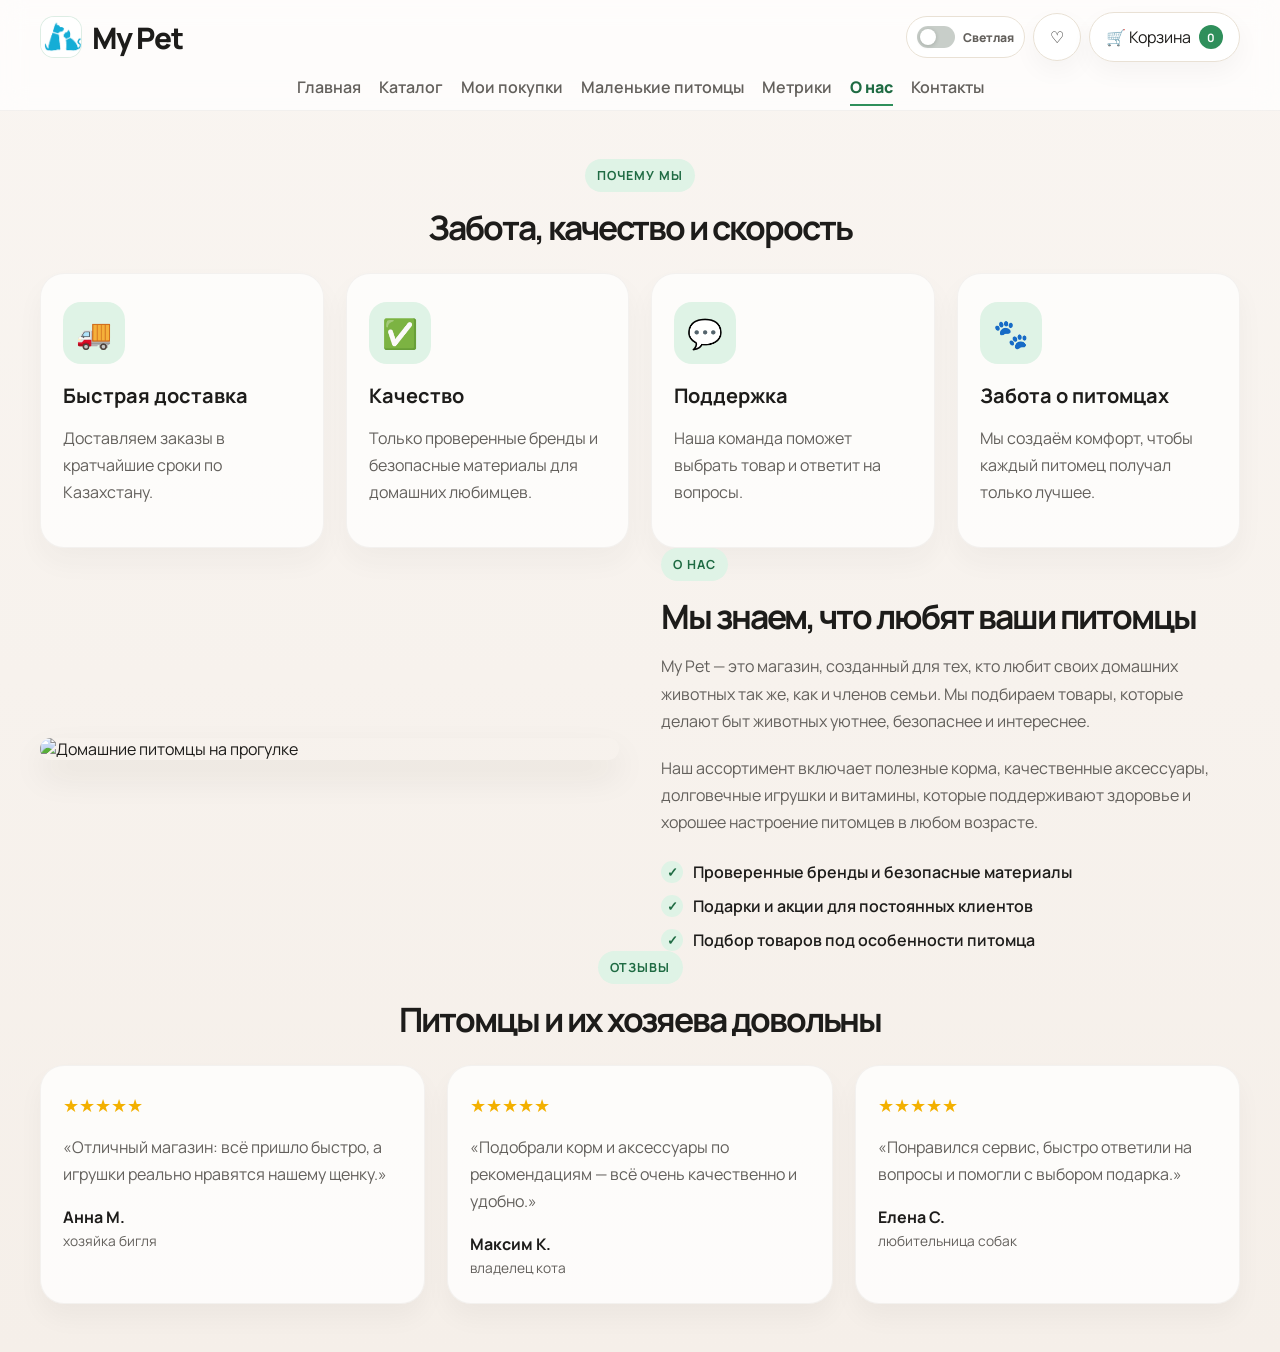
==== about.html @ b41014d1 "Initial My Pet website" ====
<!DOCTYPE html>
<html lang="ru">
  <head>
    <meta charset="UTF-8" />
    <meta name="viewport" content="width=device-width, initial-scale=1.0" />
    <title>My Pet — О нас</title>
    <link rel="preconnect" href="https://fonts.googleapis.com" />
    <link rel="preconnect" href="https://fonts.gstatic.com" crossorigin />
    <link href="https://fonts.googleapis.com/css2?family=Manrope:wght@400;500;600;700;800&display=swap" rel="stylesheet" />
    <link rel="stylesheet" href="style.css" />
  </head>
  <body>
    <div class="page-shell">
      <header class="site-header">
        <div class="container header-inner">
          <a href="index.html" class="logo" aria-label="My Pet home"><span class="logo-mark"><img class="logo-photo" src="images (1).png" alt="" /></span><span>My Pet</span></a>
          <nav class="main-nav" aria-label="Основное меню">
            <a href="index.html">Главная</a><a href="catalog.html">Каталог</a><a href="orders.html">Мои покупки</a>
            <a href="index2.html">Маленькие питомцы</a><a href="metrics%20(1).html">Метрики</a><a href="about.html">О нас</a><a href="contacts.html">Контакты</a>
          </nav>
          <div class="header-tools"><label class="theme-toggle"><input id="themeToggle" type="checkbox" role="switch" aria-label="Тёмная тема" /><span class="theme-switch" aria-hidden="true"><span></span></span><span class="theme-toggle-label" data-theme-label>Светлая</span></label><a class="icon-button" href="favorites.html" aria-label="Избранное">♡</a><a class="cart-button" href="cart.html">🛒 Корзина <span class="count" id="cartCount">0</span></a></div>
        </div>
      </header>
      <main class="container section-space">
        <section class="features">
          <div class="section-heading center"><span class="eyebrow">Почему мы</span><h1>Забота, качество и скорость</h1></div>
          <div class="features-grid">
            <article class="feature-card"><div class="feature-icon">🚚</div><h3>Быстрая доставка</h3><p>Доставляем заказы в кратчайшие сроки по Казахстану.</p></article>
            <article class="feature-card"><div class="feature-icon">✅</div><h3>Качество</h3><p>Только проверенные бренды и безопасные материалы для домашних любимцев.</p></article>
            <article class="feature-card"><div class="feature-icon">💬</div><h3>Поддержка</h3><p>Наша команда поможет выбрать товар и ответит на вопросы.</p></article>
            <article class="feature-card"><div class="feature-icon">🐾</div><h3>Забота о питомцах</h3><p>Мы создаём комфорт, чтобы каждый питомец получал только лучшее.</p></article>
          </div>
        </section>
        <section class="about">
          <div class="about-media"><img src="images/about-pets.svg" alt="Домашние питомцы на прогулке" /></div>
          <div class="about-copy">
            <span class="eyebrow">О нас</span><h2>Мы знаем, что любят ваши питомцы</h2>
            <p>My Pet — это магазин, созданный для тех, кто любит своих домашних животных так же, как и членов семьи. Мы подбираем товары, которые делают быт животных уютнее, безопаснее и интереснее.</p>
            <p>Наш ассортимент включает полезные корма, качественные аксессуары, долговечные игрушки и витамины, которые поддерживают здоровье и хорошее настроение питомцев в любом возрасте.</p>
            <ul class="about-list"><li>Проверенные бренды и безопасные материалы</li><li>Подарки и акции для постоянных клиентов</li><li>Подбор товаров под особенности питомца</li></ul>
          </div>
        </section>
        <section class="reviews">
          <div class="section-heading center"><span class="eyebrow">Отзывы</span><h2>Питомцы и их хозяева довольны</h2></div>
          <div class="reviews-grid">
            <article class="review-card"><div class="review-stars">★★★★★</div><p>«Отличный магазин: всё пришло быстро, а игрушки реально нравятся нашему щенку.»</p><div class="review-author"><strong>Анна М.</strong><span>хозяйка бигля</span></div></article>
            <article class="review-card"><div class="review-stars">★★★★★</div><p>«Подобрали корм и аксессуары по рекомендациям — всё очень качественно и удобно.»</p><div class="review-author"><strong>Максим К.</strong><span>владелец кота</span></div></article>
            <article class="review-card"><div class="review-stars">★★★★★</div><p>«Понравился сервис, быстро ответили на вопросы и помогли с выбором подарка.»</p><div class="review-author"><strong>Елена С.</strong><span>любительница собак</span></div></article>
          </div>
        </section>
      </main>
    </div>
    <script src="script.js"></script>
  </body>
</html>
---- style.css ----
:root {
  --bg: #f7f3ee;
  --paper: #fffdf9;
  --card: #ffffff;
  --soft: #f1ebdf;
  --primary: #2f8f5b;
  --primary-dark: #1f6b43;
  --primary-light: #dff3e6;
  --text: #1d1c1a;
  --muted: #63605c;
  --line: #e9e1d5;
  --shadow: 0 16px 34px rgba(34, 39, 30, 0.08);
  --page-background: linear-gradient(180deg, #f9f5f1 0%, #f5efe9 100%);
  --radius-xl: 28px;
  --radius-lg: 22px;
  --radius-md: 16px;
  --radius-sm: 12px;
}

* {
  box-sizing: border-box;
}

html {
  scroll-behavior: smooth;
}

body {
  margin: 0;
  font-family: "Manrope", sans-serif;
  background: var(--page-background);
  color: var(--text);
}

img {
  display: block;
  max-width: 100%;
}

a {
  color: inherit;
  text-decoration: none;
}

button,
input,
select,
textarea {
  font: inherit;
}

button {
  cursor: pointer;
}

.page-shell {
  min-height: 100vh;
}

.container {
  width: min(1200px, calc(100% - 48px));
  margin: 0 auto;
}

.section-space {
  padding-top: 48px;
  padding-bottom: 48px;
}

.site-header {
  position: sticky;
  top: 0;
  z-index: 20;
  backdrop-filter: blur(12px);
  background: rgba(255, 255, 255, 0.72);
  border-bottom: 1px solid rgba(110, 101, 93, 0.08);
}

.header-inner {
  display: flex;
  align-items: center;
  justify-content: space-between;
  min-height: 88px;
  gap: 24px;
}

.logo {
  display: inline-flex;
  align-items: center;
  gap: 10px;
  font-size: 1.85rem;
  font-weight: 800;
  letter-spacing: -0.04em;
}

.logo-mark {
  position: relative;
  display: grid;
  place-items: center;
  width: 42px;
  height: 42px;
  border-radius: 14px;
  background: #fff;
  border: 1px solid rgba(47, 143, 91, 0.16);
  overflow: hidden;
}

.logo-photo {
  position: absolute;
  top: -162%;
  left: -200%;
  width: 500%;
  height: 500%;
  max-width: none;
  object-fit: cover;
  object-position: center;
}

.main-nav {
  display: flex;
  align-items: center;
  gap: 18px;
  color: var(--muted);
  font-weight: 600;
}

.main-nav a {
  position: relative;
  transition: color 0.2s ease;
}

.main-nav a::after {
  content: "";
  position: absolute;
  left: 0;
  bottom: -8px;
  width: 100%;
  height: 2px;
  background: var(--primary);
  transform: scaleX(0);
  transform-origin: center;
  transition: transform 0.2s ease;
}

.main-nav a:hover,
.main-nav a:focus-visible {
  color: var(--text);
}

.main-nav a[aria-current="page"] {
  color: var(--primary-dark);
  font-weight: 800;
}

.main-nav a:hover::after,
.main-nav a:focus-visible::after,
.main-nav a[aria-current="page"]::after {
  transform: scaleX(1);
}

.header-tools a[aria-current="page"] {
  border-color: rgba(47, 143, 91, 0.3);
  background: var(--primary-light);
  color: var(--primary-dark);
}

.header-tools {
  display: flex;
  align-items: center;
  gap: 8px;
}

.theme-toggle {
  position: relative;
  display: inline-flex;
  flex: 0 0 auto;
  align-items: center;
  gap: 8px;
  min-height: 42px;
  padding: 7px 10px;
  border: 1px solid var(--line);
  border-radius: 999px;
  background: var(--card);
  color: var(--muted);
  cursor: pointer;
  font-size: 0.76rem;
  font-weight: 800;
  white-space: nowrap;
}

.theme-toggle input {
  position: absolute;
  width: 1px;
  height: 1px;
  opacity: 0;
}

.theme-switch {
  position: relative;
  display: inline-flex;
  flex: 0 0 38px;
  width: 38px;
  height: 22px;
  align-items: center;
  border-radius: 999px;
  background: #c8cec9;
  transition: background 0.2s ease;
}

.theme-switch > span {
  position: absolute;
  top: 3px;
  left: 3px;
  width: 16px;
  height: 16px;
  border-radius: 50%;
  background: #fff;
  box-shadow: 0 1px 4px rgba(20, 32, 24, 0.2);
  transition: transform 0.2s ease;
}

.theme-toggle input:checked + .theme-switch {
  background: var(--primary);
}

.theme-toggle input:checked + .theme-switch > span {
  transform: translateX(16px);
}

.theme-toggle input:focus-visible + .theme-switch {
  outline: 3px solid rgba(47, 143, 91, 0.28);
  outline-offset: 3px;
}

.header-wallet {
  position: relative;
  top: 6px;
  left: 6px;
  flex: 0 0 auto;
  width: auto;
  min-width: 250px;
  min-height: 62px;
  margin: 0;
  padding: 9px 11px 9px 16px;
  gap: 18px;
  border-radius: 18px;
  background: linear-gradient(135deg, #e3f6e9 0%, #f8fff9 100%);
  border: 1px solid rgba(47, 143, 91, 0.22);
  box-shadow: 0 10px 24px rgba(47, 143, 91, 0.12);
}

.header-wallet .wallet-label {
  margin-bottom: 2px;
  color: #4e6e58;
  font-size: 0.67rem;
  letter-spacing: 0.07em;
}

.header-wallet .wallet-value {
  display: block;
  color: #1f6b43;
  font-size: 1.3rem;
  line-height: 1.1;
  white-space: nowrap;
}

.header-wallet .wallet-button {
  display: inline-flex;
  align-items: center;
  justify-content: center;
  gap: 5px;
  min-height: 42px;
  padding: 0 13px;
  border-radius: 12px;
  background: linear-gradient(135deg, #2f8f5b, #1f6b43);
  box-shadow: 0 7px 15px rgba(31, 107, 67, 0.2);
  white-space: nowrap;
  transition: transform 0.2s ease, box-shadow 0.2s ease;
}

.header-wallet .wallet-button:hover {
  transform: translateY(-1px);
  box-shadow: 0 10px 19px rgba(31, 107, 67, 0.25);
}

.search-box {
  display: inline-flex;
  align-items: center;
  gap: 8px;
  width: min(220px, 18vw);
  padding: 12px 14px;
  background: rgba(255, 255, 255, 0.9);
  border: 1px solid var(--line);
  border-radius: 999px;
  box-shadow: 0 10px 26px rgba(16, 23, 19, 0.03);
}

.search-box input {
  width: 100%;
  border: none;
  background: transparent;
  outline: none;
  color: var(--text);
}

.search-box input::placeholder {
  color: #908a83;
}

.search-icon {
  color: var(--muted);
  font-size: 1.3rem;
}

.icon-button,
.cart-button {
  display: inline-flex;
  align-items: center;
  justify-content: center;
  gap: 8px;
  padding: 12px 16px;
  border: 1px solid var(--line);
  border-radius: 999px;
  background: #fff;
  box-shadow: 0 10px 26px rgba(16, 23, 19, 0.04);
  transition: transform 0.2s ease, box-shadow 0.2s ease;
}

.icon-button:hover,
.cart-button:hover,
.primary-btn:hover,
.secondary-btn:hover,
.filter-button:hover,
.category-card:hover,
.close-btn:hover,
.scroll-top:hover {
  transform: translateY(-1px);
}

.count {
  display: inline-flex;
  justify-content: center;
  align-items: center;
  min-width: 24px;
  height: 24px;
  padding: 2px 6px;
  border-radius: 999px;
  background: var(--primary);
  color: #fff;
  font-size: 0.72rem;
  font-weight: 700;
}

.hero {
  display: grid;
  grid-template-columns: 1.1fr 0.9fr;
  align-items: center;
  gap: 48px;
}

.eyebrow {
  display: inline-block;
  margin-bottom: 18px;
  padding: 8px 12px;
  border-radius: 999px;
  background: var(--primary-light);
  color: var(--primary-dark);
  font-size: 0.78rem;
  font-weight: 700;
  letter-spacing: 0.08em;
  text-transform: uppercase;
}

.eyebrow.accent {
  background: #fff6d8;
  color: #946a00;
}

.hero-copy h1,
.section-heading h2,
.section-heading h1,
.section-heading-title,
.about-copy h2,
.contact-details h2,
.promo-content h2 {
  margin: 0;
  letter-spacing: -0.06em;
  line-height: 1.04;
}

.hero-copy h1 {
  font-size: clamp(3.1rem, 4vw, 5rem);
  max-width: 530px;
}

.hero-copy p,
.about-copy p,
.feature-card p,
.review-card p,
.contact-list,
.promo-content p {
  color: var(--muted);
  line-height: 1.7;
}

.hero-copy p {
  max-width: 560px;
  margin: 20px 0 30px;
  font-size: 1.05rem;
}

.hero-actions {
  display: flex;
  align-items: center;
  gap: 18px;
  margin-bottom: 26px;
}

.wallet-panel {
  display: flex;
  align-items: center;
  justify-content: space-between;
  gap: 16px;
  width: min(400px, 100%);
  margin-bottom: 26px;
  padding: 16px 18px;
  border-radius: 18px;
  background: linear-gradient(135deg, rgba(47, 143, 91, 0.12), rgba(255, 255, 255, 0.9));
  border: 1px solid rgba(47, 143, 91, 0.14);
  box-shadow: 0 12px 26px rgba(47, 143, 91, 0.08);
}

.wallet-panel.header-wallet {
  width: auto;
}

.wallet-copy {
  min-width: 0;
}

.wallet-label {
  display: block;
  color: var(--muted);
  font-size: 0.74rem;
  text-transform: uppercase;
  letter-spacing: 0.08em;
  margin-bottom: 6px;
}

.wallet-value {
  font-size: clamp(1.5rem, 2vw, 2.2rem);
  letter-spacing: -0.05em;
}

.wallet-button {
  border: none;
  border-radius: 12px;
  background: var(--primary);
  color: #fff;
  min-height: 44px;
  padding: 0 16px;
  font-weight: 800;
}

.primary-btn,
.secondary-btn,
.filter-button,
.category-card,
.close-btn,
.scroll-top {
  border: none;
  transition: all 0.2s ease;
}

.primary-btn,
.secondary-btn {
  display: inline-flex;
  align-items: center;
  justify-content: center;
  min-height: 56px;
  padding: 0 22px;
  border-radius: 16px;
  font-weight: 700;
}

.primary-btn {
  background: linear-gradient(135deg, var(--primary) 0%, #45a26a 100%);
  color: #fff;
  box-shadow: 0 18px 30px rgba(47, 143, 91, 0.23);
}

.secondary-btn {
  background: rgba(255, 255, 255, 0.8);
  border: 1px solid var(--line);
  color: var(--text);
}

.hero-stats {
  display: flex;
  align-items: center;
  gap: 26px;
}

.hero-stats div {
  display: flex;
  flex-direction: column;
  gap: 6px;
}

.hero-stats strong {
  font-size: 1.6rem;
  letter-spacing: -0.05em;
}

.hero-stats span {
  color: var(--muted);
  font-size: 0.85rem;
}

.hero-visual {
  display: flex;
  justify-content: center;
}

.image-card {
  position: relative;
  width: min(520px, 100%);
  aspect-ratio: 1;
  padding: 12px;
  border: 1px solid rgba(47, 143, 91, 0.25);
  border-radius: 32px;
  background: linear-gradient(145deg, #fff 0%, #e5f3e9 100%);
  box-shadow: 0 22px 48px rgba(34, 39, 30, 0.14), 0 0 0 7px rgba(255, 255, 255, 0.72);
}

.hero-photo-caption {
  position: absolute;
  right: 32px;
  bottom: 32px;
  left: 32px;
  display: grid;
  gap: 3px;
  padding: 14px 18px 16px;
  border: 1px solid rgba(255, 255, 255, 0.28);
  border-radius: 16px;
  background: linear-gradient(110deg, rgba(17, 31, 22, 0.84), rgba(17, 31, 22, 0.58));
  box-shadow: 0 12px 30px rgba(9, 20, 12, 0.2);
  backdrop-filter: blur(10px);
  color: #fff;
}

.hero-photo-caption span {
  color: #d5eadb;
  font-size: 0.73rem;
  font-weight: 700;
  letter-spacing: 0.08em;
  text-transform: uppercase;
}

.hero-photo-caption strong {
  font-family: Georgia, "Times New Roman", serif;
  font-size: clamp(1.3rem, 2.2vw, 1.8rem);
  font-weight: 700;
  line-height: 1.12;
}

.image-card img {
  width: 100%;
  height: 100%;
  border-radius: 22px;
  object-fit: cover;
  object-position: 54% center;
}

.section-heading {
  margin-bottom: 28px;
}

.section-heading.center {
  text-align: center;
}

.section-heading h2,
.section-heading h1,
.section-heading-title,
.about-copy h2,
.contact-details h2,
.promo-content h2 {
  font-size: clamp(2.1rem, 2vw, 2.9rem);
}

.category-grid,
.features-grid,
.reviews-grid {
  display: grid;
  gap: 22px;
}

.category-grid {
  grid-template-columns: repeat(4, minmax(0, 1fr));
}

.category-card {
  display: flex;
  align-items: center;
  justify-content: center;
  gap: 12px;
  min-height: 120px;
  border-radius: var(--radius-lg);
  background: var(--card);
  border: 1px solid rgba(121, 133, 120, 0.1);
  box-shadow: 0 12px 28px rgba(36, 41, 33, 0.04);
  font-weight: 700;
  font-size: 1.05rem;
}

.category-card.active {
  background: linear-gradient(180deg, #edf9f1 0%, #e3f3e9 100%);
  border-color: rgba(47, 143, 91, 0.18);
  box-shadow: 0 14px 26px rgba(47, 143, 91, 0.12);
}

.category-icon {
  font-size: 1.7rem;
}

.catalog-header {
  display: flex;
  align-items: end;
  justify-content: space-between;
  gap: 24px;
  margin-bottom: 22px;
}

.catalog-controls select {
  min-width: 200px;
  height: 52px;
  border: 1px solid var(--line);
  background: rgba(255, 255, 255, 0.9);
  border-radius: 16px;
  padding: 0 18px;
  color: var(--text);
  outline: none;
}

.catalog-toolbar {
  margin-bottom: 22px;
}

.filter-group {
  display: flex;
  align-items: center;
  gap: 12px;
  flex-wrap: wrap;
}

.filter-button {
  min-height: 46px;
  padding: 0 18px;
  border-radius: 999px;
  background: rgba(255, 255, 255, 0.6);
  border: 1px solid var(--line);
  color: var(--muted);
  font-weight: 700;
}

.filter-button.active {
  background: var(--primary);
  color: #fff;
  border-color: transparent;
}

.product-grid {
  display: grid;
  grid-template-columns: repeat(4, minmax(0, 1fr));
  gap: 22px;
}

.orders-grid {
  display: grid;
  grid-template-columns: repeat(2, minmax(0, 1fr));
  gap: 22px;
}

.order-card {
  display: grid;
  grid-template-columns: 120px 1fr;
  gap: 18px;
  padding: 18px;
  background: var(--card);
  border: 1px solid rgba(125, 118, 109, 0.08);
  border-radius: 26px;
  box-shadow: 0 14px 28px rgba(41, 48, 43, 0.06);
}

.order-card-image {
  height: 120px;
  border-radius: 18px;
  overflow: hidden;
  background: #f5eee4;
}

.order-card-image img {
  width: 100%;
  height: 100%;
  object-fit: cover;
}

.order-card-body {
  display: grid;
  gap: 12px;
}

.order-card-top {
  display: flex;
  justify-content: space-between;
  align-items: start;
  gap: 12px;
}

.order-name {
  font-size: 1.12rem;
  font-weight: 800;
  letter-spacing: -0.03em;
}

.order-status {
  display: inline-flex;
  align-items: center;
  padding: 6px 10px;
  border-radius: 999px;
  background: rgba(47, 143, 91, 0.08);
  color: var(--primary-dark);
  font-size: 0.76rem;
  font-weight: 800;
}

.order-meta {
  display: grid;
  grid-template-columns: repeat(3, minmax(0, 1fr));
  gap: 10px;
}

.order-meta-item {
  display: grid;
  gap: 4px;
  padding: 12px 10px;
  border-radius: 14px;
  background: #faf7f4;
  border: 1px solid rgba(121, 133, 120, 0.08);
}

.order-meta-item span {
  color: var(--muted);
  font-size: 0.74rem;
  text-transform: uppercase;
  letter-spacing: 0.06em;
}

.order-meta-item strong {
  font-size: 0.96rem;
}

.order-track {
  display: flex;
  align-items: center;
  justify-content: space-between;
  gap: 10px;
  padding: 10px 12px;
  border-radius: 12px;
  background: #f3faf5;
  border: 1px solid rgba(47, 143, 91, 0.12);
  color: var(--primary-dark);
  font-weight: 700;
}

.order-track small {
  color: var(--muted);
}

.order-actions {
  display: flex;
  justify-content: flex-end;
}

.cancel-order-btn {
  border: 1px solid rgba(191, 60, 60, 0.22);
  background: rgba(191, 60, 60, 0.06);
  color: #a73a3a;
  border-radius: 10px;
  padding: 9px 12px;
  font-weight: 700;
}

.product-card {
  position: relative;
  display: flex;
  flex-direction: column;
  background: var(--card);
  border: 1px solid rgba(125, 118, 109, 0.08);
  border-radius: 26px;
  overflow: hidden;
  box-shadow: 0 14px 28px rgba(41, 48, 43, 0.06);
  transition: transform 0.2s ease, box-shadow 0.2s ease;
}

.product-card:hover {
  transform: translateY(-4px);
  box-shadow: 0 18px 32px rgba(41, 48, 43, 0.08);
}

.product-image {
  position: relative;
  height: 240px;
  overflow: hidden;
  background: #f5eee4;
}

.product-image img {
  width: 100%;
  height: 100%;
  object-fit: cover;
}

.product-badge {
  position: absolute;
  top: 14px;
  left: 14px;
  z-index: 1;
  padding: 6px 10px;
  border-radius: 999px;
  background: rgba(255, 255, 255, 0.9);
  color: var(--primary-dark);
  font-size: 0.72rem;
  font-weight: 800;
}

.favorite-toggle {
  position: absolute;
  top: 14px;
  right: 14px;
  z-index: 1;
  display: grid;
  place-items: center;
  width: 38px;
  height: 38px;
  border-radius: 50%;
  border: none;
  background: rgba(255, 255, 255, 0.92);
  box-shadow: 0 8px 18px rgba(18, 22, 15, 0.08);
  font-size: 1.3rem;
  color: var(--muted);
}

.favorite-toggle.active {
  background: #ffe9ee;
  color: #dd3a5f;
}

.product-info {
  display: flex;
  flex: 1;
  flex-direction: column;
  gap: 10px;
  padding: 18px 18px 20px;
}

.product-top {
  display: flex;
  align-items: start;
  justify-content: space-between;
  gap: 12px;
}

.product-name {
  font-size: 1.12rem;
  font-weight: 700;
  line-height: 1.35;
}

.rating {
  display: inline-flex;
  align-items: center;
  gap: 6px;
  color: #8d6a00;
  font-size: 0.78rem;
  font-weight: 700;
}

.price-box {
  display: flex;
  align-items: baseline;
  gap: 10px;
}

.price {
  font-size: 1.55rem;
  font-weight: 800;
  letter-spacing: -0.05em;
}

.old-price {
  color: #9a9894;
  text-decoration: line-through;
  font-weight: 600;
}

.discount-tag {
  display: inline-flex;
  align-items: center;
  justify-content: center;
  padding: 5px 8px;
  border-radius: 999px;
  background: #fff3d5;
  color: #9e6900;
  font-size: 0.7rem;
  font-weight: 800;
}

.product-actions {
  margin-top: auto;
  display: flex;
  align-items: center;
  gap: 12px;
}

.add-cart-btn {
  flex: 1;
  min-height: 48px;
  border: none;
  border-radius: 14px;
  background: linear-gradient(135deg, var(--primary) 0%, #49a66e 100%);
  color: #fff;
  font-weight: 700;
}

.cart-flight-image {
  position: fixed;
  z-index: 60;
  max-width: none;
  margin: 0;
  object-fit: cover;
  pointer-events: none;
  box-shadow: 0 12px 28px rgba(24, 40, 28, 0.25);
  will-change: transform, opacity;
}

.quick-buy {
  width: 50px;
  height: 48px;
  border: 1px solid var(--line);
  border-radius: 14px;
  background: #fff;
}

.features-grid {
  grid-template-columns: repeat(4, minmax(0, 1fr));
}

.feature-card {
  background: rgba(255, 255, 255, 0.7);
  border: 1px solid rgba(124, 118, 109, 0.08);
  border-radius: 24px;
  padding: 28px 22px 24px;
  box-shadow: 0 14px 28px rgba(40, 47, 39, 0.04);
}

.feature-icon {
  display: inline-grid;
  place-items: center;
  width: 62px;
  height: 62px;
  margin-bottom: 18px;
  border-radius: 18px;
  background: var(--primary-light);
  font-size: 1.8rem;
}

.feature-card h3 {
  margin: 0 0 12px;
  font-size: 1.25rem;
}

.promo-strip {
  padding-top: 0;
}

.promo-content {
  display: flex;
  align-items: center;
  justify-content: space-between;
  gap: 20px;
  padding: 30px 34px;
  border-radius: 26px;
  background: linear-gradient(135deg, #f4eec6 0%, #e9f5eb 100%);
  border: 1px solid rgba(128, 119, 92, 0.14);
}

.about {
  display: grid;
  grid-template-columns: 1fr 1fr;
  gap: 42px;
  align-items: center;
}

.about-media {
  border-radius: 32px;
  overflow: hidden;
  box-shadow: var(--shadow);
}

.about-copy p {
  margin: 20px 0;
}

.about-list {
  margin: 24px 0 0;
  padding: 0;
  list-style: none;
  display: grid;
  gap: 12px;
  color: var(--text);
  font-weight: 600;
}

.about-list li {
  position: relative;
  padding-left: 32px;
}

.about-list li::before {
  content: "✓";
  position: absolute;
  left: 0;
  top: 0;
  display: inline-grid;
  place-items: center;
  width: 22px;
  height: 22px;
  border-radius: 50%;
  background: var(--primary-light);
  color: var(--primary-dark);
  font-size: 0.82rem;
}

.reviews-grid {
  grid-template-columns: repeat(3, minmax(0, 1fr));
}

.review-card {
  padding: 26px 22px;
  border-radius: 24px;
  border: 1px solid rgba(123, 115, 108, 0.08);
  background: rgba(255, 255, 255, 0.76);
  box-shadow: 0 14px 26px rgba(31, 35, 29, 0.04);
}

.review-stars {
  margin-bottom: 12px;
  color: #f3b000;
  font-size: 1.15rem;
}

.review-author {
  display: flex;
  flex-direction: column;
  gap: 3px;
  margin-top: 18px;
}

.review-author span {
  color: var(--muted);
  font-size: 0.86rem;
}

.contacts {
  display: grid;
  grid-template-columns: 0.8fr 1.2fr;
  gap: 34px;
  align-items: start;
}

.contact-list {
  list-style: none;
  padding: 0;
  margin: 20px 0 0;
  display: grid;
  gap: 12px;
}

.contact-form {
  display: grid;
  gap: 20px;
  padding: 28px 24px;
  background: rgba(255, 255, 255, 0.8);
  border-radius: 30px;
  border: 1px solid rgba(122, 117, 110, 0.08);
  box-shadow: 0 16px 30px rgba(31, 35, 29, 0.04);
}

.form-field {
  display: grid;
  gap: 8px;
}

.form-field label {
  font-weight: 700;
}

.form-field input,
.form-field textarea {
  width: 100%;
  border: 1px solid var(--line);
  border-radius: 14px;
  padding: 15px 16px;
  background: #fff;
  color: var(--text);
  outline: none;
}

.form-field input:focus,
.form-field textarea:focus,
.search-box:focus-within,
.catalog-controls select:focus {
  border-color: rgba(47, 143, 91, 0.42);
  box-shadow: 0 0 0 4px rgba(47, 143, 91, 0.08);
}

.site-footer {
  padding: 24px 0 40px;
  border-top: 1px solid rgba(116, 105, 94, 0.12);
}

.footer-inner {
  display: flex;
  align-items: center;
  justify-content: space-between;
  gap: 20px;
}

.footer-links {
  display: flex;
  align-items: center;
  gap: 26px;
  color: var(--muted);
  font-weight: 600;
}

.quick-access {
  padding-top: 0;
  padding-bottom: 42px;
}

.quick-access-grid {
  display: grid;
  grid-template-columns: repeat(3, minmax(0, 1fr));
  gap: 16px;
}

.quick-access-card {
  display: flex;
  align-items: center;
  gap: 14px;
  min-width: 0;
  min-height: 92px;
  padding: 16px 18px;
  border: 1px solid var(--line);
  border-radius: 16px;
  background: rgba(255, 255, 255, 0.88);
  color: var(--text);
  text-align: left;
  box-shadow: 0 10px 24px rgba(36, 41, 33, 0.05);
  transition: transform 0.2s ease, box-shadow 0.2s ease, border-color 0.2s ease;
}

.quick-access-card:hover,
.quick-access-card:focus-visible {
  transform: translateY(-2px);
  border-color: rgba(47, 143, 91, 0.3);
  box-shadow: 0 14px 26px rgba(36, 41, 33, 0.09);
}

.quick-access-icon {
  display: grid;
  flex: 0 0 48px;
  place-items: center;
  width: 48px;
  height: 48px;
  border-radius: 14px;
  background: var(--primary-light);
  color: var(--primary-dark);
  font-size: 1.5rem;
}

.quick-access-copy {
  display: grid;
  flex: 1;
  min-width: 0;
  gap: 4px;
}

.quick-access-copy strong {
  line-height: 1.3;
}

.quick-access-copy small {
  color: var(--muted);
}

.quick-access-arrow {
  color: var(--primary-dark);
  font-size: 1.2rem;
}

.copyright {
  color: var(--muted);
}

.scroll-top {
  position: fixed;
  right: 32px;
  bottom: 32px;
  z-index: 30;
  display: grid;
  place-items: center;
  width: 54px;
  height: 54px;
  border-radius: 50%;
  background: var(--primary);
  color: #fff;
  box-shadow: 0 18px 32px rgba(47, 143, 91, 0.25);
  opacity: 0;
  visibility: hidden;
  transform: translateY(12px);
  transition: all 0.2s ease;
}

.scroll-top.visible {
  opacity: 1;
  visibility: visible;
  transform: translateY(0);
}

.modal {
  position: fixed;
  inset: 0;
  display: grid;
  place-items: center;
  z-index: 50;
  opacity: 0;
  visibility: hidden;
  pointer-events: none;
  transition: opacity 0.2s ease, visibility 0.2s ease;
}

.modal.open {
  opacity: 1;
  visibility: visible;
  pointer-events: auto;
}

.modal-backdrop {
  position: absolute;
  inset: 0;
  background: rgba(22, 24, 19, 0.38);
}

.modal-dialog {
  position: relative;
  width: min(680px, calc(100% - 40px));
  max-height: 78vh;
  overflow: auto;
  background: #fff;
  border-radius: 28px;
  box-shadow: 0 24px 44px rgba(17, 25, 19, 0.18);
  padding: 26px 24px;
}

.modal-header {
  display: flex;
  align-items: center;
  justify-content: space-between;
  gap: 16px;
  margin-bottom: 20px;
}

.modal-header h3 {
  margin: 0;
  font-size: 1.8rem;
  letter-spacing: -0.04em;
}

.close-btn {
  width: 40px;
  height: 40px;
  border-radius: 50%;
  background: #f2efe9;
  font-size: 1.6rem;
}

.cart-content {
  display: grid;
  gap: 18px;
}

.cart-empty {
  padding: 24px 16px;
  text-align: center;
  color: var(--muted);
  background: #f9f6f2;
  border-radius: 20px;
}

.cart-item {
  display: grid;
  grid-template-columns: 92px 1fr auto;
  gap: 16px;
  padding: 12px 0;
  border-bottom: 1px solid var(--line);
}

.cart-item:last-child {
  border-bottom: none;
}

.cart-item img {
  width: 92px;
  height: 92px;
  border-radius: 18px;
  object-fit: cover;
}

.cart-item-info {
  display: flex;
  flex-direction: column;
  justify-content: center;
  gap: 8px;
}

.cart-item-name {
  font-weight: 700;
}

.cart-item-meta {
  display: flex;
  align-items: center;
  gap: 10px;
  flex-wrap: wrap;
  color: var(--muted);
  font-size: 0.92rem;
}

.quantity-controls {
  display: inline-flex;
  align-items: center;
  gap: 10px;
  padding: 6px 10px;
  border-radius: 12px;
  background: #f8f5f1;
}

.qty-btn {
  width: 26px;
  height: 26px;
  border-radius: 8px;
  border: none;
  background: #fff;
  font-weight: 700;
}

.cart-item-total {
  display: flex;
  flex-direction: column;
  align-items: end;
  justify-content: center;
  gap: 10px;
}

.remove-btn {
  border: none;
  background: transparent;
  color: var(--muted);
}

.cart-footer {
  margin-top: 18px;
  padding-top: 18px;
  border-top: 1px solid var(--line);
  display: flex;
  align-items: center;
  justify-content: space-between;
  gap: 16px;
}

.cart-total {
  font-size: 1.2rem;
  font-weight: 800;
}

.promo-content-box {
  display: grid;
  gap: 18px;
  text-align: center;
}

.promo-content-box p {
  margin: 0;
  color: var(--muted);
}

.promo-code {
  padding: 16px 18px;
  border-radius: 16px;
  background: #f3f9f5;
  border: 1px dashed rgba(47, 143, 91, 0.4);
  font-size: 2rem;
  letter-spacing: 0.12em;
  font-weight: 800;
  color: var(--primary-dark);
}

.payment-modal {
  width: min(460px, calc(100% - 28px));
  padding: 24px 20px 18px;
}

.payment-content {
  display: grid;
  gap: 18px;
}

.payment-summary {
  display: flex;
  align-items: center;
  justify-content: space-between;
  gap: 16px;
  padding: 14px 16px;
  border-radius: 16px;
  background: #f7f3ee;
  color: var(--muted);
}

.payment-summary strong {
  color: var(--text);
  font-size: 1.2rem;
}

.payment-summary.balance-insufficient {
  background: #fff0ef;
  color: #a73a3a;
}

.payment-summary.balance-insufficient strong {
  color: #a73a3a;
}

.payment-methods {
  display: grid;
  grid-template-columns: 1fr;
  gap: 10px;
}

.payment-option {
  display: flex;
  align-items: center;
  justify-content: center;
  gap: 8px;
  padding: 12px 10px;
  border-radius: 14px;
  border: 1px solid var(--line);
  background: #fff;
  color: var(--muted);
  transition: all 0.2s ease;
  font-weight: 700;
}

.payment-option input {
  accent-color: var(--primary);
}

.payment-option:has(input:checked) {
  border-color: rgba(47, 143, 91, 0.34);
  background: rgba(47, 143, 91, 0.05);
  color: var(--primary-dark);
}

.payment-card-panel {
  display: grid;
  gap: 14px;
}

.saved-card-box {
  display: flex;
  align-items: center;
  justify-content: space-between;
  gap: 12px;
  padding: 12px 14px;
  border-radius: 14px;
  background: #f4faf6;
  border: 1px solid rgba(47, 143, 91, 0.12);
  color: var(--primary-dark);
  font-size: 0.96rem;
}

.bank-badge {
  display: flex;
  align-items: center;
  gap: 10px;
  padding: 12px 14px;
  border-radius: 14px;
  background: #fff8e8;
  border: 1px solid rgba(255, 176, 59, 0.22);
  color: #8e5b00;
  font-size: 0.95rem;
}

.saved-card-box .saved-card-meta {
  display: grid;
  gap: 4px;
}

.saved-card-box .saved-card-number {
  font-weight: 800;
}

.saved-card-box .link-btn,
.secondary-btn {
  border: 1px solid var(--line);
  background: #fff;
  color: var(--text);
  border-radius: 12px;
  padding: 8px 12px;
  font-weight: 600;
}

.link-btn {
  border: none;
  background: transparent;
  color: var(--primary-dark);
  padding: 0;
}

.form-grid {
  display: grid;
  grid-template-columns: repeat(2, minmax(0, 1fr));
  gap: 12px;
}

.wide-field {
  grid-column: 1 / -1;
}

.form-field {
  display: grid;
  gap: 8px;
}

.form-field label {
  font-size: 0.82rem;
  font-weight: 700;
  color: var(--muted);
}

.form-field input {
  width: 100%;
  border: 1px solid var(--line);
  border-radius: 12px;
  background: #fff;
  padding: 12px 14px;
  color: var(--text);
}

.form-field input:focus {
  outline: none;
  border-color: rgba(47, 143, 91, 0.42);
  box-shadow: 0 0 0 4px rgba(47, 143, 91, 0.08);
}

.save-card-box {
  display: flex;
  align-items: center;
  gap: 10px;
  color: var(--muted);
  font-size: 0.92rem;
}

.save-card-box input {
  accent-color: var(--primary);
}

.payment-actions {
  display: flex;
  align-items: center;
  justify-content: flex-end;
  gap: 12px;
  padding-top: 6px;
}

.primary-btn,
.secondary-btn {
  border: none;
  border-radius: 14px;
  padding: 12px 18px;
  font-weight: 800;
  transition: transform 0.2s ease, box-shadow 0.2s ease;
}

.primary-btn {
  background: linear-gradient(135deg, var(--primary), var(--primary-dark));
  color: #fff;
  box-shadow: 0 14px 28px rgba(47, 143, 91, 0.2);
}

.primary-btn:hover,
.secondary-btn:hover {
  transform: translateY(-1px);
}

.secondary-btn {
  background: #f5f0eb;
  color: var(--text);
}

.hidden {
  display: none !important;
}

.mini-page {
  padding-bottom: 40px;
}

.mini-hero {
  display: grid;
  grid-template-columns: 1.1fr 0.9fr;
  gap: 36px;
  align-items: center;
  padding-top: 56px;
}

.mini-hero-copy h1 {
  margin: 0;
  font-size: clamp(2.7rem, 4vw, 4.5rem);
  letter-spacing: -0.07em;
  line-height: 1.02;
}

.mini-hero-copy p {
  margin: 18px 0 24px;
  max-width: 560px;
  color: var(--muted);
  font-size: 1.06rem;
  line-height: 1.75;
}

.mini-badges {
  display: flex;
  flex-wrap: wrap;
  gap: 12px;
  margin-bottom: 26px;
}

.mini-badges span {
  display: inline-flex;
  align-items: center;
  justify-content: center;
  min-height: 38px;
  padding: 0 14px;
  border-radius: 999px;
  border: 1px solid rgba(47, 143, 91, 0.1);
  background: rgba(223, 243, 230, 0.7);
  color: var(--primary-dark);
  font-weight: 700;
}

.mini-visual {
  display: flex;
  justify-content: center;
}

.mini-card {
  width: min(560px, 100%);
  padding: 18px;
  border-radius: 30px;
  background: linear-gradient(180deg, #fffdf9 0%, #f4efe9 100%);
  border: 1px solid rgba(97, 107, 94, 0.08);
  box-shadow: var(--shadow);
}

.mini-card img {
  width: 100%;
  border-radius: 24px;
}

.mini-section {
  margin-top: 32px;
}

.mini-grid {
  display: grid;
  grid-template-columns: repeat(3, minmax(0, 1fr));
  gap: 22px;
}

.mini-product {
  overflow: hidden;
  border-radius: 26px;
  background: var(--card);
  border: 1px solid rgba(125, 118, 109, 0.08);
  box-shadow: 0 14px 28px rgba(41, 48, 43, 0.06);
}

.mini-product-image {
  position: relative;
  height: 220px;
}

.mini-product-image img {
  width: 100%;
  height: 100%;
  object-fit: cover;
}

.mini-product-body {
  padding: 18px 18px 20px;
}

.mini-product-body h3 {
  margin: 0 0 10px;
  font-size: 1.3rem;
}

.mini-product-body p {
  margin: 0 0 16px;
  color: var(--muted);
  line-height: 1.6;
}

.mini-price-row {
  display: flex;
  align-items: center;
  justify-content: space-between;
  gap: 12px;
}

.mini-price-row strong {
  font-size: 1.5rem;
  letter-spacing: -0.05em;
}

.mini-pill {
  display: inline-flex;
  align-items: center;
  justify-content: center;
  min-height: 42px;
  padding: 0 16px;
  border-radius: 999px;
  background: var(--primary-light);
  color: var(--primary-dark);
  font-weight: 800;
}

.mini-compare {
  margin-top: 40px;
  display: grid;
  grid-template-columns: repeat(3, minmax(0, 1fr));
  gap: 20px;
}

.mini-feature {
  padding: 26px 22px;
  border-radius: 24px;
  background: rgba(255, 255, 255, 0.7);
  border: 1px solid rgba(124, 118, 109, 0.08);
  box-shadow: 0 12px 26px rgba(31, 35, 29, 0.04);
}

.mini-feature h3 {
  margin: 0 0 10px;
  font-size: 1.2rem;
}

.mini-feature p {
  margin: 0;
  color: var(--muted);
  line-height: 1.7;
}

.mini-cta {
  margin-top: 40px;
  display: flex;
  align-items: center;
  justify-content: space-between;
  gap: 20px;
  padding: 28px 30px;
  border-radius: 26px;
  background: linear-gradient(135deg, #f7ecda 0%, #eaf6ed 100%);
  border: 1px solid rgba(128, 119, 92, 0.14);
}

.mini-cta h2 {
  margin: 0;
  letter-spacing: -0.06em;
  font-size: clamp(2rem, 2vw, 2.8rem);
}

.mini-cta p {
  margin: 8px 0 0;
  color: var(--muted);
}

.metrics-main {
  padding-top: 52px;
  padding-bottom: 72px;
}

.metrics-intro {
  display: flex;
  align-items: flex-end;
  justify-content: space-between;
  gap: 28px;
  margin-bottom: 30px;
}

.metrics-intro h1 {
  max-width: 720px;
  margin: 0;
  font-size: clamp(2.4rem, 4vw, 4.2rem);
  letter-spacing: -0.06em;
  line-height: 1.05;
}

.metrics-intro p {
  max-width: 660px;
  margin: 18px 0 0;
  color: var(--muted);
  line-height: 1.7;
}

.metrics-updated {
  display: inline-flex;
  flex: 0 0 auto;
  align-items: center;
  gap: 9px;
  padding: 11px 14px;
  border: 1px solid var(--line);
  border-radius: 999px;
  background: rgba(255, 255, 255, 0.78);
  color: var(--muted);
  font-size: 0.84rem;
  font-weight: 700;
}

.metrics-live-dot,
.network-legend-dot {
  width: 9px;
  height: 9px;
  border-radius: 50%;
  background: var(--primary);
  box-shadow: 0 0 0 4px rgba(47, 143, 91, 0.12);
}

.metrics-grid {
  display: grid;
  grid-template-columns: repeat(3, minmax(0, 1fr));
  gap: 16px;
  margin-bottom: 22px;
}

.metric-card {
  display: grid;
  align-content: start;
  gap: 13px;
  min-height: 205px;
  padding: 22px;
  border: 1px solid rgba(125, 118, 109, 0.1);
  border-radius: 18px;
  background: rgba(255, 255, 255, 0.86);
  box-shadow: 0 12px 26px rgba(41, 48, 43, 0.05);
}

.metric-card-top {
  display: flex;
  align-items: center;
  justify-content: space-between;
  gap: 12px;
}

.metric-icon {
  display: grid;
  place-items: center;
  width: 40px;
  height: 40px;
  border-radius: 12px;
  background: var(--primary-light);
  color: var(--primary-dark);
  font-size: 1.2rem;
}

.metric-trend,
.metric-status {
  display: inline-flex;
  align-items: center;
  min-height: 28px;
  padding: 0 9px;
  border-radius: 999px;
  background: #edf8f0;
  color: var(--primary-dark);
  font-size: 0.75rem;
  font-weight: 800;
}

.metric-label,
.metric-note {
  margin: 0;
  color: var(--muted);
  line-height: 1.45;
}

.metric-label {
  font-size: 0.9rem;
  font-weight: 700;
}

.metric-value {
  margin: -4px 0;
  color: var(--text);
  font-size: clamp(1.8rem, 3vw, 2.5rem);
  font-weight: 800;
  letter-spacing: -0.05em;
  line-height: 1;
}

.metric-unit,
.metric-plus {
  margin-left: 3px;
  font-size: 0.58em;
  letter-spacing: 0;
}

.metric-note {
  font-size: 0.78rem;
}

.network-card {
  padding: 28px;
  border: 1px solid rgba(125, 118, 109, 0.1);
  border-radius: 20px;
  background: rgba(255, 255, 255, 0.88);
  box-shadow: 0 14px 28px rgba(41, 48, 43, 0.06);
}

.network-heading {
  display: flex;
  align-items: flex-end;
  justify-content: space-between;
  gap: 20px;
}

.network-heading h2 {
  margin: 0;
  font-size: clamp(1.4rem, 2.4vw, 2rem);
  letter-spacing: -0.04em;
  line-height: 1.15;
}

.network-heading p {
  margin: 8px 0 0;
  color: var(--muted);
}

.network-legend {
  display: inline-flex;
  align-items: center;
  gap: 9px;
  color: var(--muted);
  font-size: 0.84rem;
  font-weight: 700;
  white-space: nowrap;
}

.network-chart {
  display: grid;
  grid-template-columns: 38px minmax(0, 1fr);
  gap: 12px;
  height: 260px;
  margin-top: 28px;
}

.chart-y-axis {
  display: flex;
  flex-direction: column;
  justify-content: space-between;
  padding-bottom: 30px;
  color: var(--muted);
  font-size: 0.72rem;
  text-align: right;
}

.chart-plot {
  position: relative;
  min-width: 0;
}

.chart-grid-lines {
  position: absolute;
  inset: 0 0 30px;
  display: flex;
  flex-direction: column;
  justify-content: space-between;
}

.chart-grid-lines span {
  border-top: 1px solid var(--line);
}

.chart-bars {
  position: absolute;
  inset: 0;
  display: grid;
  grid-template-columns: repeat(7, minmax(0, 1fr));
  gap: 10px;
}

.chart-column {
  position: relative;
  min-width: 0;
}

.chart-bar {
  position: absolute;
  bottom: 30px;
  left: 50%;
  width: min(34px, 65%);
  height: calc(var(--bar-height) * 0.72);
  border-radius: 9px 9px 3px 3px;
  background: linear-gradient(180deg, #54b47a 0%, #2f8f5b 100%);
  box-shadow: 0 7px 14px rgba(47, 143, 91, 0.16);
  transform: translateX(-50%);
  transform-origin: bottom;
  transition: filter 0.2s ease, transform 0.2s ease;
}

.chart-column:hover .chart-bar {
  filter: saturate(1.15);
  transform: translateX(-50%) scaleX(1.12);
}

.chart-tooltip {
  position: absolute;
  bottom: calc(var(--bar-height) * 0.72 + 34px);
  left: 50%;
  padding: 4px 7px;
  border-radius: 7px;
  background: var(--text);
  color: #fff;
  font-size: 0.7rem;
  font-weight: 800;
  opacity: 0;
  pointer-events: none;
  transform: translate(-50%, 3px);
  transition: opacity 0.18s ease, transform 0.18s ease;
}

.chart-column:hover .chart-tooltip {
  opacity: 1;
  transform: translate(-50%, 0);
}

.chart-day {
  position: absolute;
  right: 0;
  bottom: 0;
  left: 0;
  color: var(--muted);
  font-size: 0.74rem;
  text-align: center;
}

.network-summary {
  display: flex;
  justify-content: space-between;
  gap: 16px;
  margin-top: 14px;
  padding-top: 16px;
  border-top: 1px solid var(--line);
  color: var(--muted);
  font-size: 0.88rem;
}

.network-summary strong {
  color: var(--text);
}

.toast-container {
  position: fixed;
  right: 28px;
  bottom: 28px;
  display: grid;
  gap: 12px;
  z-index: 70;
}

.toast {
  min-width: 260px;
  max-width: 300px;
  padding: 14px 16px;
  border-radius: 14px;
  background: rgba(29, 28, 26, 0.92);
  color: #fff;
  box-shadow: 0 18px 32px rgba(18, 21, 18, 0.18);
  animation: slideIn 0.28s ease;
}

@keyframes slideIn {
  from {
    transform: translateX(18px);
    opacity: 0;
  }
  to {
    transform: translateX(0);
    opacity: 1;
  }
}

.hidden {
  display: none !important;
}

@media (min-width: 1025px) {
  .header-inner {
    flex-wrap: wrap;
    gap: 14px 20px;
    padding: 12px 0;
  }

  .main-nav {
    order: 3;
    width: 100%;
    justify-content: center;
  }

  .header-tools {
    margin-left: auto;
  }
}

@media (max-width: 1024px) {
  .container {
    width: min(100% - 28px, 1200px);
  }

  .header-inner {
    flex-wrap: wrap;
    justify-content: center;
    padding: 14px 0;
  }

  .main-nav {
    order: 3;
    width: 100%;
    justify-content: center;
    flex-wrap: wrap;
    gap: 16px 22px;
  }

  .header-tools {
    width: 100%;
    justify-content: center;
  }

  .search-box {
    flex: 1;
    width: auto;
    max-width: 420px;
  }

  .hero,
  .about,
  .contacts,
  .mini-hero {
    grid-template-columns: 1fr;
  }

  .hero-copy,
  .hero-copy p,
  .mini-hero-copy p {
    max-width: none;
  }

  .category-grid,
  .features-grid,
  .product-grid,
  .mini-grid,
  .mini-compare {
    grid-template-columns: repeat(2, minmax(0, 1fr));
  }

  .reviews-grid {
    grid-template-columns: 1fr;
  }

  .metrics-grid {
    grid-template-columns: repeat(2, minmax(0, 1fr));
  }

  .metrics-intro {
    flex-direction: column;
    align-items: flex-start;
  }

  .hero-photo-caption {
    right: 26px;
    bottom: 26px;
    left: 26px;
  }

  .network-heading {
    align-items: flex-start;
  }

  .quick-access-grid {
    grid-template-columns: 1fr;
  }

  .catalog-header,
  .promo-content,
  .mini-cta {
    flex-direction: column;
    align-items: flex-start;
  }

  .footer-inner {
    flex-direction: column;
    align-items: flex-start;
  }
}

@media (max-width: 640px) {
  .container {
    width: min(100% - 20px, 1200px);
  }

  .site-header {
    position: static;
  }

  .header-inner {
    min-height: auto;
    gap: 14px;
  }

  .logo {
    font-size: 1.4rem;
  }

  .main-nav {
    gap: 10px 16px;
    font-size: 0.87rem;
  }

  .header-tools {
    display: grid;
    grid-template-columns: 1fr;
    width: 100%;
  }

  .search-box {
    max-width: 100%;
    width: 100%;
  }

  .header-tools .icon-button,
  .header-tools .cart-button,
  .primary-btn,
  .secondary-btn {
    width: 100%;
  }

  .header-tools .theme-toggle {
    justify-self: center;
  }

  .hero,
  .category-grid,
  .features-grid,
  .product-grid,
  .mini-grid,
  .mini-compare {
    grid-template-columns: 1fr;
  }

  .metrics-grid {
    grid-template-columns: 1fr;
  }

  .hero-photo-caption {
    right: 20px;
    bottom: 20px;
    left: 20px;
    padding: 12px 14px;
  }

  .metric-card {
    min-height: 0;
  }

  .network-card {
    padding: 20px 16px;
  }

  .network-heading {
    flex-direction: column;
    align-items: flex-start;
  }

  .network-chart {
    grid-template-columns: 30px minmax(0, 1fr);
    gap: 8px;
    height: 220px;
  }

  .chart-bars {
    gap: 4px;
  }

  .network-summary {
    flex-direction: column;
  }

  .hero-actions {
    flex-direction: column;
    align-items: stretch;
  }

  .hero-stats {
    flex-direction: column;
    align-items: flex-start;
    gap: 12px;
  }

  .filter-group {
    display: grid;
    grid-template-columns: repeat(2, minmax(0, 1fr));
  }

  .catalog-controls select {
    min-width: 100%;
  }

  .product-info,
  .mini-product-body {
    padding-left: 14px;
    padding-right: 14px;
  }

  .mini-price-row,
  .price-box,
  .cart-footer {
    flex-direction: column;
    align-items: flex-start;
  }

  .price,
  .mini-price-row strong {
    font-size: 1.35rem;
  }

  .contact-form,
  .modal-dialog {
    padding: 18px 16px;
  }

  .scroll-top {
    right: 18px;
    bottom: 18px;
  }
}

html[data-theme="dark"] {
  color-scheme: dark;
  --bg: #171c19;
  --paper: #202722;
  --card: #252d28;
  --soft: #303a33;
  --primary-light: #2b4633;
  --text: #edf3ef;
  --muted: #b5c0b8;
  --line: #3e4a41;
  --shadow: 0 16px 34px rgba(0, 0, 0, 0.24);
  --page-background: linear-gradient(180deg, #181e1a 0%, #141916 100%);
}

html[data-theme="dark"] body {
  color: var(--text);
  background: var(--page-background);
}

html[data-theme="dark"] .site-header {
  background: rgba(27, 33, 29, 0.9);
  border-color: var(--line);
}

html[data-theme="dark"] .main-nav {
  color: var(--muted);
}

html[data-theme="dark"] .main-nav a[aria-current="page"],
html[data-theme="dark"] .header-tools a[aria-current="page"] {
  color: #b8e2c4;
}

html[data-theme="dark"] .search-box,
html[data-theme="dark"] .icon-button,
html[data-theme="dark"] .cart-button,
html[data-theme="dark"] .catalog-controls select,
html[data-theme="dark"] .category-card,
html[data-theme="dark"] .product-card,
html[data-theme="dark"] .order-card,
html[data-theme="dark"] .feature-card,
html[data-theme="dark"] .review-card,
html[data-theme="dark"] .contact-form,
html[data-theme="dark"] .quick-access-card,
html[data-theme="dark"] .modal-dialog,
html[data-theme="dark"] .mini-product,
html[data-theme="dark"] .mini-feature,
html[data-theme="dark"] .metric-card,
html[data-theme="dark"] .network-card,
html[data-theme="dark"] .theme-toggle {
  color: var(--text);
  background: var(--card);
  border-color: var(--line);
}

html[data-theme="dark"] .header-wallet,
html[data-theme="dark"] .wallet-panel:not(.header-wallet) {
  border-color: rgba(111, 184, 134, 0.24);
  background: linear-gradient(135deg, #25372b 0%, #202a23 100%);
}

html[data-theme="dark"] .wallet-label,
html[data-theme="dark"] .header-wallet .wallet-label {
  color: #b5c8ba;
}

html[data-theme="dark"] .header-wallet .wallet-value {
  color: #c0e6ca;
}

html[data-theme="dark"] .image-card,
html[data-theme="dark"] .mini-card {
  border-color: var(--line);
  background: linear-gradient(145deg, #252d28 0%, #1d241f 100%);
}

html[data-theme="dark"] .category-card.active {
  color: #c3e9cd;
  border-color: #426a4b;
  background: linear-gradient(180deg, #2a4331 0%, #263b2c 100%);
}

html[data-theme="dark"] .filter-button {
  color: var(--muted);
  background: #252d28;
  border-color: var(--line);
}

html[data-theme="dark"] .filter-button.active {
  color: #fff;
  background: var(--primary);
}

html[data-theme="dark"] .product-image,
html[data-theme="dark"] .order-card-image {
  background: #303832;
}

html[data-theme="dark"] .product-badge,
html[data-theme="dark"] .favorite-toggle,
html[data-theme="dark"] .qty-btn,
html[data-theme="dark"] .close-btn {
  color: var(--text);
  background: #303a33;
}

html[data-theme="dark"] .order-status,
html[data-theme="dark"] .metric-trend,
html[data-theme="dark"] .metric-status,
html[data-theme="dark"] .mini-pill,
html[data-theme="dark"] .mini-badges span,
html[data-theme="dark"] .about-list li::before,
html[data-theme="dark"] .feature-icon,
html[data-theme="dark"] .metric-icon,
html[data-theme="dark"] .quick-access-icon {
  color: #b9e3c4;
  background: #2d4835;
}

html[data-theme="dark"] .favorite-toggle.active {
  color: #ff9db3;
  background: #4b2935;
}

html[data-theme="dark"] .order-meta-item,
html[data-theme="dark"] .cart-empty,
html[data-theme="dark"] .quantity-controls,
html[data-theme="dark"] .payment-summary,
html[data-theme="dark"] .promo-code {
  color: var(--muted);
  border-color: var(--line);
  background: #202722;
}

html[data-theme="dark"] .order-track,
html[data-theme="dark"] .saved-card-box,
html[data-theme="dark"] .payment-option:has(input:checked) {
  color: #b9e3c4;
  border-color: #426a4b;
  background: #263b2c;
}

html[data-theme="dark"] .saved-card-box .saved-card-number,
html[data-theme="dark"] .order-track small {
  color: #b5c0b8;
}

html[data-theme="dark"] .payment-option,
html[data-theme="dark"] .form-field input,
html[data-theme="dark"] .form-field textarea {
  color: var(--text);
  border-color: var(--line);
  background: #202722;
}

html[data-theme="dark"] .form-field input::placeholder,
html[data-theme="dark"] .form-field textarea::placeholder {
  color: #87948b;
}

html[data-theme="dark"] .bank-badge {
  color: #efd58c;
  border-color: #65572e;
  background: #39331f;
}

html[data-theme="dark"] .promo-content,
html[data-theme="dark"] .mini-cta {
  border-color: var(--line);
  background: linear-gradient(135deg, #30392c 0%, #26382d 100%);
}

html[data-theme="dark"] .eyebrow {
  color: #b9e3c4;
  background: #2b4633;
}

html[data-theme="dark"] .eyebrow.accent {
  color: #efd58c;
  background: #39331f;
}

html[data-theme="dark"] .discount-tag {
  color: #efd58c;
  background: #39331f;
}

html[data-theme="dark"] .cancel-order-btn,
html[data-theme="dark"] .payment-summary.balance-insufficient {
  color: #ffb3ad;
  border-color: #704440;
  background: #422c2a;
}

html[data-theme="dark"] .payment-summary.balance-insufficient strong,
html[data-theme="dark"] .promo-code {
  color: #ffb3ad;
}

html[data-theme="dark"] .footer-links,
html[data-theme="dark"] .copyright {
  color: var(--muted);
}

html[data-theme="dark"] .site-footer {
  border-color: var(--line);
}

html[data-theme="dark"] .chart-grid-lines span {
  border-color: #3a463d;
}

html[data-theme="dark"] .chart-tooltip {
  color: #fff;
  background: #101512;
}

html[data-theme="dark"] .theme-switch {
  background: #4d5a51;
}

html[data-theme="dark"] .theme-toggle input:checked + .theme-switch {
  background: var(--primary);
}

html[data-theme="dark"] .secondary-btn,
html[data-theme="dark"] .quick-buy {
  color: var(--text);
  border-color: var(--line);
  background: #303a33;
}

html[data-theme="dark"] .link-btn {
  color: #b9e3c4;
}
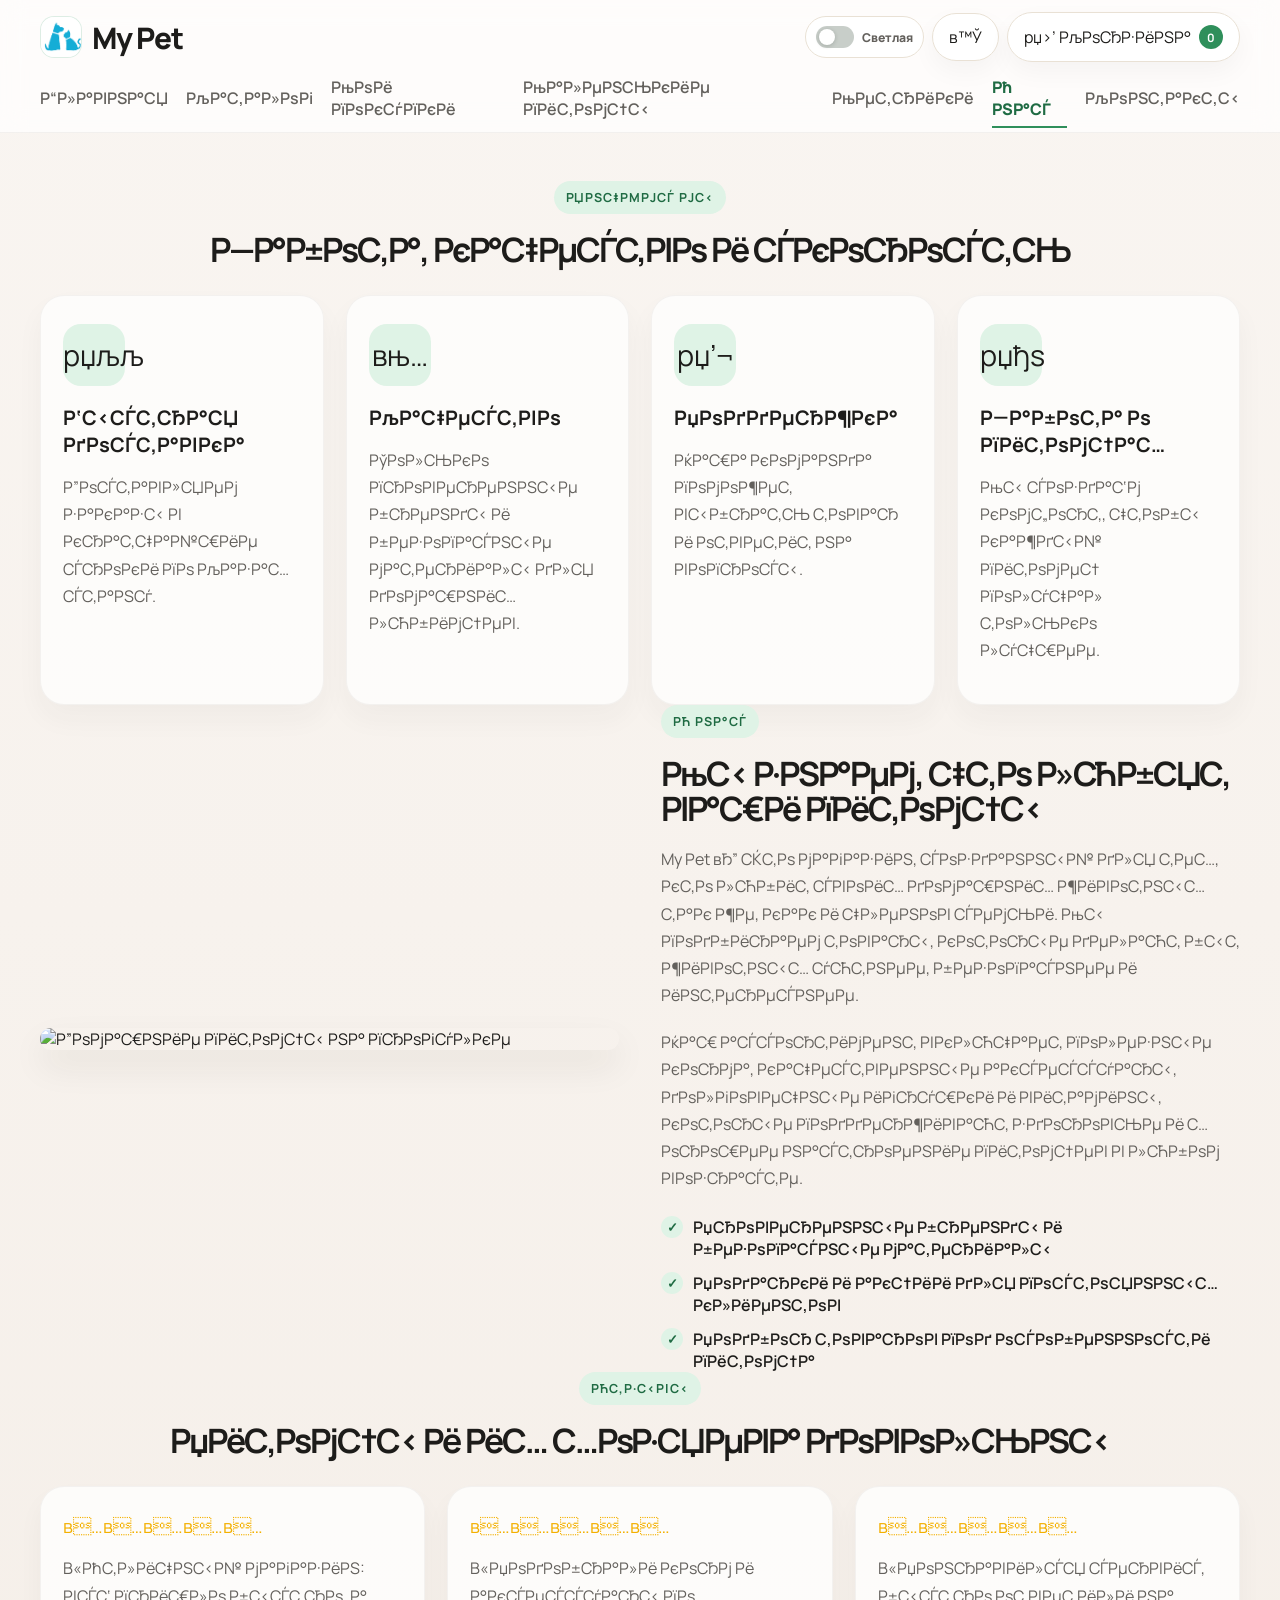
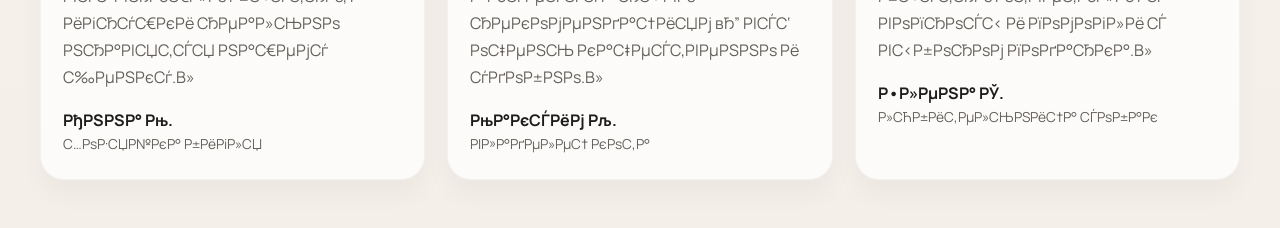
==== commit dcca80d6: "Fix GitHub Pages cache busting for static assets Co-authored-by: Copilot <223556219+Copilot@users.no" ====
--- a/about.html
+++ b/about.html
@@ -1,55 +1,56 @@
-<!DOCTYPE html>
+﻿<!DOCTYPE html>
 <html lang="ru">
   <head>
     <meta charset="UTF-8" />
     <meta name="viewport" content="width=device-width, initial-scale=1.0" />
-    <title>My Pet — О нас</title>
+    <title>My Pet вЂ” Рћ РЅР°СЃ</title>
     <link rel="preconnect" href="https://fonts.googleapis.com" />
     <link rel="preconnect" href="https://fonts.gstatic.com" crossorigin />
     <link href="https://fonts.googleapis.com/css2?family=Manrope:wght@400;500;600;700;800&display=swap" rel="stylesheet" />
-    <link rel="stylesheet" href="style.css" />
+    <link rel="stylesheet" href="style.css?v=20261002" />
   </head>
   <body>
     <div class="page-shell">
       <header class="site-header">
         <div class="container header-inner">
           <a href="index.html" class="logo" aria-label="My Pet home"><span class="logo-mark"><img class="logo-photo" src="images (1).png" alt="" /></span><span>My Pet</span></a>
-          <nav class="main-nav" aria-label="Основное меню">
-            <a href="index.html">Главная</a><a href="catalog.html">Каталог</a><a href="orders.html">Мои покупки</a>
-            <a href="index2.html">Маленькие питомцы</a><a href="metrics%20(1).html">Метрики</a><a href="about.html">О нас</a><a href="contacts.html">Контакты</a>
+          <nav class="main-nav" aria-label="РћСЃРЅРѕРІРЅРѕРµ РјРµРЅСЋ">
+            <a href="index.html">Р“Р»Р°РІРЅР°СЏ</a><a href="catalog.html">РљР°С‚Р°Р»РѕРі</a><a href="orders.html">РњРѕРё РїРѕРєСѓРїРєРё</a>
+            <a href="index2.html">РњР°Р»РµРЅСЊРєРёРµ РїРёС‚РѕРјС†С‹</a><a href="metrics%20(1).html">РњРµС‚СЂРёРєРё</a><a href="about.html">Рћ РЅР°СЃ</a><a href="contacts.html">РљРѕРЅС‚Р°РєС‚С‹</a>
           </nav>
-          <div class="header-tools"><label class="theme-toggle"><input id="themeToggle" type="checkbox" role="switch" aria-label="Тёмная тема" /><span class="theme-switch" aria-hidden="true"><span></span></span><span class="theme-toggle-label" data-theme-label>Светлая</span></label><a class="icon-button" href="favorites.html" aria-label="Избранное">♡</a><a class="cart-button" href="cart.html">🛒 Корзина <span class="count" id="cartCount">0</span></a></div>
+          <div class="header-tools"><label class="theme-toggle"><input id="themeToggle" type="checkbox" role="switch" aria-label="РўС‘РјРЅР°СЏ С‚РµРјР°" /><span class="theme-switch" aria-hidden="true"><span></span></span><span class="theme-toggle-label" data-theme-label>РЎРІРµС‚Р»Р°СЏ</span></label><a class="icon-button" href="favorites.html" aria-label="РР·Р±СЂР°РЅРЅРѕРµ">в™Ў</a><a class="cart-button" href="cart.html">рџ›’ РљРѕСЂР·РёРЅР° <span class="count" id="cartCount">0</span></a></div>
         </div>
       </header>
       <main class="container section-space">
         <section class="features">
-          <div class="section-heading center"><span class="eyebrow">Почему мы</span><h1>Забота, качество и скорость</h1></div>
+          <div class="section-heading center"><span class="eyebrow">РџРѕС‡РµРјСѓ РјС‹</span><h1>Р—Р°Р±РѕС‚Р°, РєР°С‡РµСЃС‚РІРѕ Рё СЃРєРѕСЂРѕСЃС‚СЊ</h1></div>
           <div class="features-grid">
-            <article class="feature-card"><div class="feature-icon">🚚</div><h3>Быстрая доставка</h3><p>Доставляем заказы в кратчайшие сроки по Казахстану.</p></article>
-            <article class="feature-card"><div class="feature-icon">✅</div><h3>Качество</h3><p>Только проверенные бренды и безопасные материалы для домашних любимцев.</p></article>
-            <article class="feature-card"><div class="feature-icon">💬</div><h3>Поддержка</h3><p>Наша команда поможет выбрать товар и ответит на вопросы.</p></article>
-            <article class="feature-card"><div class="feature-icon">🐾</div><h3>Забота о питомцах</h3><p>Мы создаём комфорт, чтобы каждый питомец получал только лучшее.</p></article>
+            <article class="feature-card"><div class="feature-icon">рџљљ</div><h3>Р‘С‹СЃС‚СЂР°СЏ РґРѕСЃС‚Р°РІРєР°</h3><p>Р”РѕСЃС‚Р°РІР»СЏРµРј Р·Р°РєР°Р·С‹ РІ РєСЂР°С‚С‡Р°Р№С€РёРµ СЃСЂРѕРєРё РїРѕ РљР°Р·Р°С…СЃС‚Р°РЅСѓ.</p></article>
+            <article class="feature-card"><div class="feature-icon">вњ…</div><h3>РљР°С‡РµСЃС‚РІРѕ</h3><p>РўРѕР»СЊРєРѕ РїСЂРѕРІРµСЂРµРЅРЅС‹Рµ Р±СЂРµРЅРґС‹ Рё Р±РµР·РѕРїР°СЃРЅС‹Рµ РјР°С‚РµСЂРёР°Р»С‹ РґР»СЏ РґРѕРјР°С€РЅРёС… Р»СЋР±РёРјС†РµРІ.</p></article>
+            <article class="feature-card"><div class="feature-icon">рџ’¬</div><h3>РџРѕРґРґРµСЂР¶РєР°</h3><p>РќР°С€Р° РєРѕРјР°РЅРґР° РїРѕРјРѕР¶РµС‚ РІС‹Р±СЂР°С‚СЊ С‚РѕРІР°СЂ Рё РѕС‚РІРµС‚РёС‚ РЅР° РІРѕРїСЂРѕСЃС‹.</p></article>
+            <article class="feature-card"><div class="feature-icon">рџђѕ</div><h3>Р—Р°Р±РѕС‚Р° Рѕ РїРёС‚РѕРјС†Р°С…</h3><p>РњС‹ СЃРѕР·РґР°С‘Рј РєРѕРјС„РѕСЂС‚, С‡С‚РѕР±С‹ РєР°Р¶РґС‹Р№ РїРёС‚РѕРјРµС† РїРѕР»СѓС‡Р°Р» С‚РѕР»СЊРєРѕ Р»СѓС‡С€РµРµ.</p></article>
           </div>
         </section>
         <section class="about">
-          <div class="about-media"><img src="images/about-pets.svg" alt="Домашние питомцы на прогулке" /></div>
+          <div class="about-media"><img src="images/about-pets.svg" alt="Р”РѕРјР°С€РЅРёРµ РїРёС‚РѕРјС†С‹ РЅР° РїСЂРѕРіСѓР»РєРµ" /></div>
           <div class="about-copy">
-            <span class="eyebrow">О нас</span><h2>Мы знаем, что любят ваши питомцы</h2>
-            <p>My Pet — это магазин, созданный для тех, кто любит своих домашних животных так же, как и членов семьи. Мы подбираем товары, которые делают быт животных уютнее, безопаснее и интереснее.</p>
-            <p>Наш ассортимент включает полезные корма, качественные аксессуары, долговечные игрушки и витамины, которые поддерживают здоровье и хорошее настроение питомцев в любом возрасте.</p>
-            <ul class="about-list"><li>Проверенные бренды и безопасные материалы</li><li>Подарки и акции для постоянных клиентов</li><li>Подбор товаров под особенности питомца</li></ul>
+            <span class="eyebrow">Рћ РЅР°СЃ</span><h2>РњС‹ Р·РЅР°РµРј, С‡С‚Рѕ Р»СЋР±СЏС‚ РІР°С€Рё РїРёС‚РѕРјС†С‹</h2>
+            <p>My Pet вЂ” СЌС‚Рѕ РјР°РіР°Р·РёРЅ, СЃРѕР·РґР°РЅРЅС‹Р№ РґР»СЏ С‚РµС…, РєС‚Рѕ Р»СЋР±РёС‚ СЃРІРѕРёС… РґРѕРјР°С€РЅРёС… Р¶РёРІРѕС‚РЅС‹С… С‚Р°Рє Р¶Рµ, РєР°Рє Рё С‡Р»РµРЅРѕРІ СЃРµРјСЊРё. РњС‹ РїРѕРґР±РёСЂР°РµРј С‚РѕРІР°СЂС‹, РєРѕС‚РѕСЂС‹Рµ РґРµР»Р°СЋС‚ Р±С‹С‚ Р¶РёРІРѕС‚РЅС‹С… СѓСЋС‚РЅРµРµ, Р±РµР·РѕРїР°СЃРЅРµРµ Рё РёРЅС‚РµСЂРµСЃРЅРµРµ.</p>
+            <p>РќР°С€ Р°СЃСЃРѕСЂС‚РёРјРµРЅС‚ РІРєР»СЋС‡Р°РµС‚ РїРѕР»РµР·РЅС‹Рµ РєРѕСЂРјР°, РєР°С‡РµСЃС‚РІРµРЅРЅС‹Рµ Р°РєСЃРµСЃСЃСѓР°СЂС‹, РґРѕР»РіРѕРІРµС‡РЅС‹Рµ РёРіСЂСѓС€РєРё Рё РІРёС‚Р°РјРёРЅС‹, РєРѕС‚РѕСЂС‹Рµ РїРѕРґРґРµСЂР¶РёРІР°СЋС‚ Р·РґРѕСЂРѕРІСЊРµ Рё С…РѕСЂРѕС€РµРµ РЅР°СЃС‚СЂРѕРµРЅРёРµ РїРёС‚РѕРјС†РµРІ РІ Р»СЋР±РѕРј РІРѕР·СЂР°СЃС‚Рµ.</p>
+            <ul class="about-list"><li>РџСЂРѕРІРµСЂРµРЅРЅС‹Рµ Р±СЂРµРЅРґС‹ Рё Р±РµР·РѕРїР°СЃРЅС‹Рµ РјР°С‚РµСЂРёР°Р»С‹</li><li>РџРѕРґР°СЂРєРё Рё Р°РєС†РёРё РґР»СЏ РїРѕСЃС‚РѕСЏРЅРЅС‹С… РєР»РёРµРЅС‚РѕРІ</li><li>РџРѕРґР±РѕСЂ С‚РѕРІР°СЂРѕРІ РїРѕРґ РѕСЃРѕР±РµРЅРЅРѕСЃС‚Рё РїРёС‚РѕРјС†Р°</li></ul>
           </div>
         </section>
         <section class="reviews">
-          <div class="section-heading center"><span class="eyebrow">Отзывы</span><h2>Питомцы и их хозяева довольны</h2></div>
+          <div class="section-heading center"><span class="eyebrow">РћС‚Р·С‹РІС‹</span><h2>РџРёС‚РѕРјС†С‹ Рё РёС… С…РѕР·СЏРµРІР° РґРѕРІРѕР»СЊРЅС‹</h2></div>
           <div class="reviews-grid">
-            <article class="review-card"><div class="review-stars">★★★★★</div><p>«Отличный магазин: всё пришло быстро, а игрушки реально нравятся нашему щенку.»</p><div class="review-author"><strong>Анна М.</strong><span>хозяйка бигля</span></div></article>
-            <article class="review-card"><div class="review-stars">★★★★★</div><p>«Подобрали корм и аксессуары по рекомендациям — всё очень качественно и удобно.»</p><div class="review-author"><strong>Максим К.</strong><span>владелец кота</span></div></article>
-            <article class="review-card"><div class="review-stars">★★★★★</div><p>«Понравился сервис, быстро ответили на вопросы и помогли с выбором подарка.»</p><div class="review-author"><strong>Елена С.</strong><span>любительница собак</span></div></article>
+            <article class="review-card"><div class="review-stars">в…в…в…в…в…</div><p>В«РћС‚Р»РёС‡РЅС‹Р№ РјР°РіР°Р·РёРЅ: РІСЃС‘ РїСЂРёС€Р»Рѕ Р±С‹СЃС‚СЂРѕ, Р° РёРіСЂСѓС€РєРё СЂРµР°Р»СЊРЅРѕ РЅСЂР°РІСЏС‚СЃСЏ РЅР°С€РµРјСѓ С‰РµРЅРєСѓ.В»</p><div class="review-author"><strong>РђРЅРЅР° Рњ.</strong><span>С…РѕР·СЏР№РєР° Р±РёРіР»СЏ</span></div></article>
+            <article class="review-card"><div class="review-stars">в…в…в…в…в…</div><p>В«РџРѕРґРѕР±СЂР°Р»Рё РєРѕСЂРј Рё Р°РєСЃРµСЃСЃСѓР°СЂС‹ РїРѕ СЂРµРєРѕРјРµРЅРґР°С†РёСЏРј вЂ” РІСЃС‘ РѕС‡РµРЅСЊ РєР°С‡РµСЃС‚РІРµРЅРЅРѕ Рё СѓРґРѕР±РЅРѕ.В»</p><div class="review-author"><strong>РњР°РєСЃРёРј Рљ.</strong><span>РІР»Р°РґРµР»РµС† РєРѕС‚Р°</span></div></article>
+            <article class="review-card"><div class="review-stars">в…в…в…в…в…</div><p>В«РџРѕРЅСЂР°РІРёР»СЃСЏ СЃРµСЂРІРёСЃ, Р±С‹СЃС‚СЂРѕ РѕС‚РІРµС‚РёР»Рё РЅР° РІРѕРїСЂРѕСЃС‹ Рё РїРѕРјРѕРіР»Рё СЃ РІС‹Р±РѕСЂРѕРј РїРѕРґР°СЂРєР°.В»</p><div class="review-author"><strong>Р•Р»РµРЅР° РЎ.</strong><span>Р»СЋР±РёС‚РµР»СЊРЅРёС†Р° СЃРѕР±Р°Рє</span></div></article>
           </div>
         </section>
       </main>
     </div>
-    <script src="script.js"></script>
+    <script src="script.js?v=20261002"></script>
   </body>
 </html>
+
--- a/style.css
+++ b/style.css
@@ -924,6 +924,23 @@
   gap: 12px;
 }
 
+.product-short-description {
+  margin: 0;
+  color: var(--muted);
+  line-height: 1.55;
+  font-size: 0.9rem;
+  display: -webkit-box;
+  -webkit-line-clamp: 3;
+  -webkit-box-orient: vertical;
+  overflow: hidden;
+}
+
+.details-btn {
+  min-height: 48px;
+  border-radius: 14px;
+  padding: 0 14px;
+}
+
 .add-cart-btn {
   flex: 1;
   min-height: 48px;
@@ -932,6 +949,72 @@
   background: linear-gradient(135deg, var(--primary) 0%, #49a66e 100%);
   color: #fff;
   font-weight: 700;
+}
+
+.product-modal-dialog {
+  max-width: 920px;
+  padding: 0;
+  overflow: hidden;
+}
+
+.product-modal-content {
+  display: grid;
+  grid-template-columns: minmax(260px, 1.1fr) minmax(0, 1fr);
+  gap: 0;
+}
+
+.product-modal-image {
+  position: relative;
+  min-height: 420px;
+  background: #f5eee4;
+}
+
+.product-modal-image img {
+  width: 100%;
+  height: 100%;
+  object-fit: cover;
+}
+
+.product-modal-info {
+  display: grid;
+  align-content: center;
+  gap: 16px;
+  padding: 28px 30px;
+}
+
+.product-modal-info h3 {
+  margin: 0;
+  font-size: clamp(2rem, 2vw, 2.7rem);
+  letter-spacing: -0.05em;
+}
+
+.product-detail-description {
+  margin: 0;
+  color: var(--muted);
+  line-height: 1.7;
+}
+
+.product-detail-list {
+  margin: 0;
+  padding-left: 1.2rem;
+  display: grid;
+  gap: 10px;
+  color: var(--text);
+  line-height: 1.5;
+}
+
+.product-detail-actions {
+  display: flex;
+  gap: 12px;
+  margin-top: 6px;
+  align-items: center;
+}
+
+.modal-favorite {
+  min-width: 58px;
+  min-height: 54px;
+  padding: 0 18px;
+  font-size: 1.3rem;
 }
 
 .cart-flight-image {
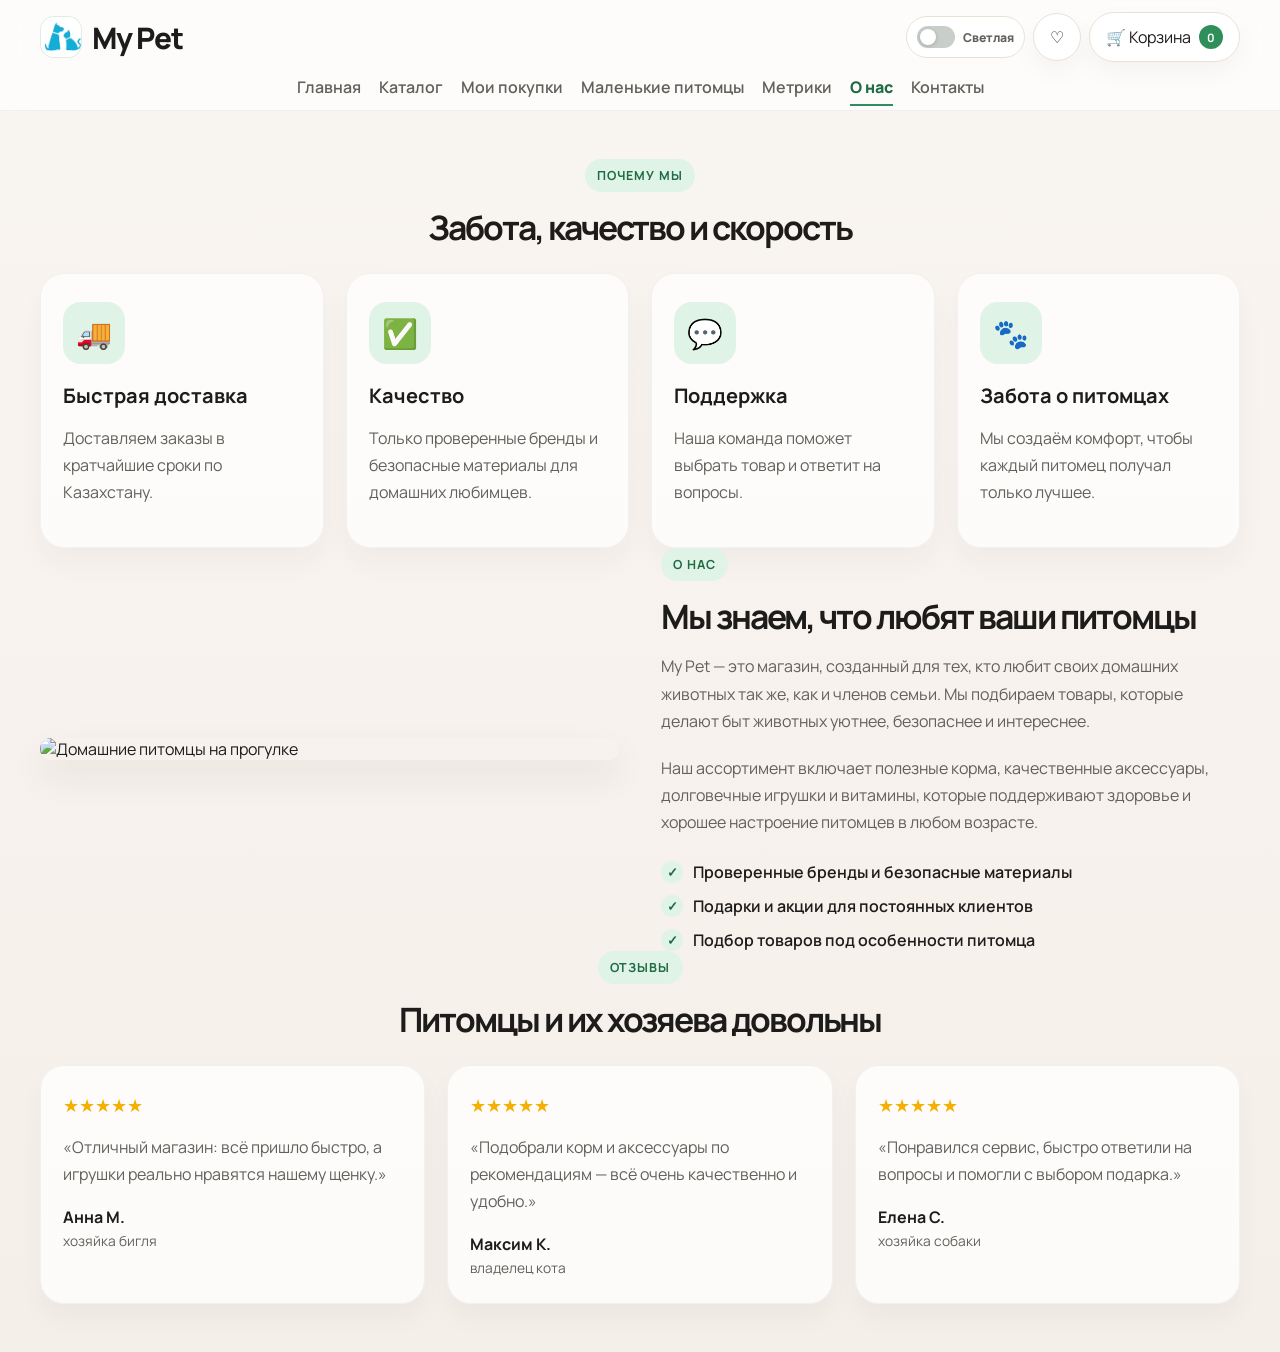
==== commit 722ca396: "Fix mojibake in about page Co-authored-by: Copilot <223556219+Copilot@users.noreply.github.com>" ====
--- a/about.html
+++ b/about.html
@@ -3,7 +3,7 @@
   <head>
     <meta charset="UTF-8" />
     <meta name="viewport" content="width=device-width, initial-scale=1.0" />
-    <title>My Pet вЂ” Рћ РЅР°СЃ</title>
+    <title>My Pet — О нас</title>
     <link rel="preconnect" href="https://fonts.googleapis.com" />
     <link rel="preconnect" href="https://fonts.gstatic.com" crossorigin />
     <link href="https://fonts.googleapis.com/css2?family=Manrope:wght@400;500;600;700;800&display=swap" rel="stylesheet" />
@@ -14,38 +14,38 @@
       <header class="site-header">
         <div class="container header-inner">
           <a href="index.html" class="logo" aria-label="My Pet home"><span class="logo-mark"><img class="logo-photo" src="images (1).png" alt="" /></span><span>My Pet</span></a>
-          <nav class="main-nav" aria-label="РћСЃРЅРѕРІРЅРѕРµ РјРµРЅСЋ">
-            <a href="index.html">Р“Р»Р°РІРЅР°СЏ</a><a href="catalog.html">РљР°С‚Р°Р»РѕРі</a><a href="orders.html">РњРѕРё РїРѕРєСѓРїРєРё</a>
-            <a href="index2.html">РњР°Р»РµРЅСЊРєРёРµ РїРёС‚РѕРјС†С‹</a><a href="metrics%20(1).html">РњРµС‚СЂРёРєРё</a><a href="about.html">Рћ РЅР°СЃ</a><a href="contacts.html">РљРѕРЅС‚Р°РєС‚С‹</a>
+          <nav class="main-nav" aria-label="Основное меню">
+            <a href="index.html">Главная</a><a href="catalog.html">Каталог</a><a href="orders.html">Мои покупки</a>
+            <a href="index2.html">Маленькие питомцы</a><a href="metrics%20(1).html">Метрики</a><a href="about.html">О нас</a><a href="contacts.html">Контакты</a>
           </nav>
-          <div class="header-tools"><label class="theme-toggle"><input id="themeToggle" type="checkbox" role="switch" aria-label="РўС‘РјРЅР°СЏ С‚РµРјР°" /><span class="theme-switch" aria-hidden="true"><span></span></span><span class="theme-toggle-label" data-theme-label>РЎРІРµС‚Р»Р°СЏ</span></label><a class="icon-button" href="favorites.html" aria-label="РР·Р±СЂР°РЅРЅРѕРµ">в™Ў</a><a class="cart-button" href="cart.html">рџ›’ РљРѕСЂР·РёРЅР° <span class="count" id="cartCount">0</span></a></div>
+          <div class="header-tools"><label class="theme-toggle"><input id="themeToggle" type="checkbox" role="switch" aria-label="Тёмная тема" /><span class="theme-switch" aria-hidden="true"><span></span></span><span class="theme-toggle-label" data-theme-label>Светлая</span></label><a class="icon-button" href="favorites.html" aria-label="Избранное">♡</a><a class="cart-button" href="cart.html">🛒 Корзина <span class="count" id="cartCount">0</span></a></div>
         </div>
       </header>
       <main class="container section-space">
         <section class="features">
-          <div class="section-heading center"><span class="eyebrow">РџРѕС‡РµРјСѓ РјС‹</span><h1>Р—Р°Р±РѕС‚Р°, РєР°С‡РµСЃС‚РІРѕ Рё СЃРєРѕСЂРѕСЃС‚СЊ</h1></div>
+          <div class="section-heading center"><span class="eyebrow">Почему мы</span><h1>Забота, качество и скорость</h1></div>
           <div class="features-grid">
-            <article class="feature-card"><div class="feature-icon">рџљљ</div><h3>Р‘С‹СЃС‚СЂР°СЏ РґРѕСЃС‚Р°РІРєР°</h3><p>Р”РѕСЃС‚Р°РІР»СЏРµРј Р·Р°РєР°Р·С‹ РІ РєСЂР°С‚С‡Р°Р№С€РёРµ СЃСЂРѕРєРё РїРѕ РљР°Р·Р°С…СЃС‚Р°РЅСѓ.</p></article>
-            <article class="feature-card"><div class="feature-icon">вњ…</div><h3>РљР°С‡РµСЃС‚РІРѕ</h3><p>РўРѕР»СЊРєРѕ РїСЂРѕРІРµСЂРµРЅРЅС‹Рµ Р±СЂРµРЅРґС‹ Рё Р±РµР·РѕРїР°СЃРЅС‹Рµ РјР°С‚РµСЂРёР°Р»С‹ РґР»СЏ РґРѕРјР°С€РЅРёС… Р»СЋР±РёРјС†РµРІ.</p></article>
-            <article class="feature-card"><div class="feature-icon">рџ’¬</div><h3>РџРѕРґРґРµСЂР¶РєР°</h3><p>РќР°С€Р° РєРѕРјР°РЅРґР° РїРѕРјРѕР¶РµС‚ РІС‹Р±СЂР°С‚СЊ С‚РѕРІР°СЂ Рё РѕС‚РІРµС‚РёС‚ РЅР° РІРѕРїСЂРѕСЃС‹.</p></article>
-            <article class="feature-card"><div class="feature-icon">рџђѕ</div><h3>Р—Р°Р±РѕС‚Р° Рѕ РїРёС‚РѕРјС†Р°С…</h3><p>РњС‹ СЃРѕР·РґР°С‘Рј РєРѕРјС„РѕСЂС‚, С‡С‚РѕР±С‹ РєР°Р¶РґС‹Р№ РїРёС‚РѕРјРµС† РїРѕР»СѓС‡Р°Р» С‚РѕР»СЊРєРѕ Р»СѓС‡С€РµРµ.</p></article>
+            <article class="feature-card"><div class="feature-icon">🚚</div><h3>Быстрая доставка</h3><p>Доставляем заказы в кратчайшие сроки по Казахстану.</p></article>
+            <article class="feature-card"><div class="feature-icon">✅</div><h3>Качество</h3><p>Только проверенные бренды и безопасные материалы для домашних любимцев.</p></article>
+            <article class="feature-card"><div class="feature-icon">💬</div><h3>Поддержка</h3><p>Наша команда поможет выбрать товар и ответит на вопросы.</p></article>
+            <article class="feature-card"><div class="feature-icon">🐾</div><h3>Забота о питомцах</h3><p>Мы создаём комфорт, чтобы каждый питомец получал только лучшее.</p></article>
           </div>
         </section>
         <section class="about">
-          <div class="about-media"><img src="images/about-pets.svg" alt="Р”РѕРјР°С€РЅРёРµ РїРёС‚РѕРјС†С‹ РЅР° РїСЂРѕРіСѓР»РєРµ" /></div>
+          <div class="about-media"><img src="images/about-pets.svg" alt="Домашние питомцы на прогулке" /></div>
           <div class="about-copy">
-            <span class="eyebrow">Рћ РЅР°СЃ</span><h2>РњС‹ Р·РЅР°РµРј, С‡С‚Рѕ Р»СЋР±СЏС‚ РІР°С€Рё РїРёС‚РѕРјС†С‹</h2>
-            <p>My Pet вЂ” СЌС‚Рѕ РјР°РіР°Р·РёРЅ, СЃРѕР·РґР°РЅРЅС‹Р№ РґР»СЏ С‚РµС…, РєС‚Рѕ Р»СЋР±РёС‚ СЃРІРѕРёС… РґРѕРјР°С€РЅРёС… Р¶РёРІРѕС‚РЅС‹С… С‚Р°Рє Р¶Рµ, РєР°Рє Рё С‡Р»РµРЅРѕРІ СЃРµРјСЊРё. РњС‹ РїРѕРґР±РёСЂР°РµРј С‚РѕРІР°СЂС‹, РєРѕС‚РѕСЂС‹Рµ РґРµР»Р°СЋС‚ Р±С‹С‚ Р¶РёРІРѕС‚РЅС‹С… СѓСЋС‚РЅРµРµ, Р±РµР·РѕРїР°СЃРЅРµРµ Рё РёРЅС‚РµСЂРµСЃРЅРµРµ.</p>
-            <p>РќР°С€ Р°СЃСЃРѕСЂС‚РёРјРµРЅС‚ РІРєР»СЋС‡Р°РµС‚ РїРѕР»РµР·РЅС‹Рµ РєРѕСЂРјР°, РєР°С‡РµСЃС‚РІРµРЅРЅС‹Рµ Р°РєСЃРµСЃСЃСѓР°СЂС‹, РґРѕР»РіРѕРІРµС‡РЅС‹Рµ РёРіСЂСѓС€РєРё Рё РІРёС‚Р°РјРёРЅС‹, РєРѕС‚РѕСЂС‹Рµ РїРѕРґРґРµСЂР¶РёРІР°СЋС‚ Р·РґРѕСЂРѕРІСЊРµ Рё С…РѕСЂРѕС€РµРµ РЅР°СЃС‚СЂРѕРµРЅРёРµ РїРёС‚РѕРјС†РµРІ РІ Р»СЋР±РѕРј РІРѕР·СЂР°СЃС‚Рµ.</p>
-            <ul class="about-list"><li>РџСЂРѕРІРµСЂРµРЅРЅС‹Рµ Р±СЂРµРЅРґС‹ Рё Р±РµР·РѕРїР°СЃРЅС‹Рµ РјР°С‚РµСЂРёР°Р»С‹</li><li>РџРѕРґР°СЂРєРё Рё Р°РєС†РёРё РґР»СЏ РїРѕСЃС‚РѕСЏРЅРЅС‹С… РєР»РёРµРЅС‚РѕРІ</li><li>РџРѕРґР±РѕСЂ С‚РѕРІР°СЂРѕРІ РїРѕРґ РѕСЃРѕР±РµРЅРЅРѕСЃС‚Рё РїРёС‚РѕРјС†Р°</li></ul>
+            <span class="eyebrow">О нас</span><h2>Мы знаем, что любят ваши питомцы</h2>
+            <p>My Pet — это магазин, созданный для тех, кто любит своих домашних животных так же, как и членов семьи. Мы подбираем товары, которые делают быт животных уютнее, безопаснее и интереснее.</p>
+            <p>Наш ассортимент включает полезные корма, качественные аксессуары, долговечные игрушки и витамины, которые поддерживают здоровье и хорошее настроение питомцев в любом возрасте.</p>
+            <ul class="about-list"><li>Проверенные бренды и безопасные материалы</li><li>Подарки и акции для постоянных клиентов</li><li>Подбор товаров под особенности питомца</li></ul>
           </div>
         </section>
         <section class="reviews">
-          <div class="section-heading center"><span class="eyebrow">РћС‚Р·С‹РІС‹</span><h2>РџРёС‚РѕРјС†С‹ Рё РёС… С…РѕР·СЏРµРІР° РґРѕРІРѕР»СЊРЅС‹</h2></div>
+          <div class="section-heading center"><span class="eyebrow">Отзывы</span><h2>Питомцы и их хозяева довольны</h2></div>
           <div class="reviews-grid">
-            <article class="review-card"><div class="review-stars">в…в…в…в…в…</div><p>В«РћС‚Р»РёС‡РЅС‹Р№ РјР°РіР°Р·РёРЅ: РІСЃС‘ РїСЂРёС€Р»Рѕ Р±С‹СЃС‚СЂРѕ, Р° РёРіСЂСѓС€РєРё СЂРµР°Р»СЊРЅРѕ РЅСЂР°РІСЏС‚СЃСЏ РЅР°С€РµРјСѓ С‰РµРЅРєСѓ.В»</p><div class="review-author"><strong>РђРЅРЅР° Рњ.</strong><span>С…РѕР·СЏР№РєР° Р±РёРіР»СЏ</span></div></article>
-            <article class="review-card"><div class="review-stars">в…в…в…в…в…</div><p>В«РџРѕРґРѕР±СЂР°Р»Рё РєРѕСЂРј Рё Р°РєСЃРµСЃСЃСѓР°СЂС‹ РїРѕ СЂРµРєРѕРјРµРЅРґР°С†РёСЏРј вЂ” РІСЃС‘ РѕС‡РµРЅСЊ РєР°С‡РµСЃС‚РІРµРЅРЅРѕ Рё СѓРґРѕР±РЅРѕ.В»</p><div class="review-author"><strong>РњР°РєСЃРёРј Рљ.</strong><span>РІР»Р°РґРµР»РµС† РєРѕС‚Р°</span></div></article>
-            <article class="review-card"><div class="review-stars">в…в…в…в…в…</div><p>В«РџРѕРЅСЂР°РІРёР»СЃСЏ СЃРµСЂРІРёСЃ, Р±С‹СЃС‚СЂРѕ РѕС‚РІРµС‚РёР»Рё РЅР° РІРѕРїСЂРѕСЃС‹ Рё РїРѕРјРѕРіР»Рё СЃ РІС‹Р±РѕСЂРѕРј РїРѕРґР°СЂРєР°.В»</p><div class="review-author"><strong>Р•Р»РµРЅР° РЎ.</strong><span>Р»СЋР±РёС‚РµР»СЊРЅРёС†Р° СЃРѕР±Р°Рє</span></div></article>
+            <article class="review-card"><div class="review-stars">★★★★★</div><p>«Отличный магазин: всё пришло быстро, а игрушки реально нравятся нашему щенку.»</p><div class="review-author"><strong>Анна М.</strong><span>хозяйка бигля</span></div></article>
+            <article class="review-card"><div class="review-stars">★★★★★</div><p>«Подобрали корм и аксессуары по рекомендациям — всё очень качественно и удобно.»</p><div class="review-author"><strong>Максим К.</strong><span>владелец кота</span></div></article>
+            <article class="review-card"><div class="review-stars">★★★★★</div><p>«Понравился сервис, быстро ответили на вопросы и помогли с выбором подарка.»</p><div class="review-author"><strong>Елена С.</strong><span>хозяйка собаки</span></div></article>
           </div>
         </section>
       </main>
@@ -53,4 +53,3 @@
     <script src="script.js?v=20261002"></script>
   </body>
 </html>
-
